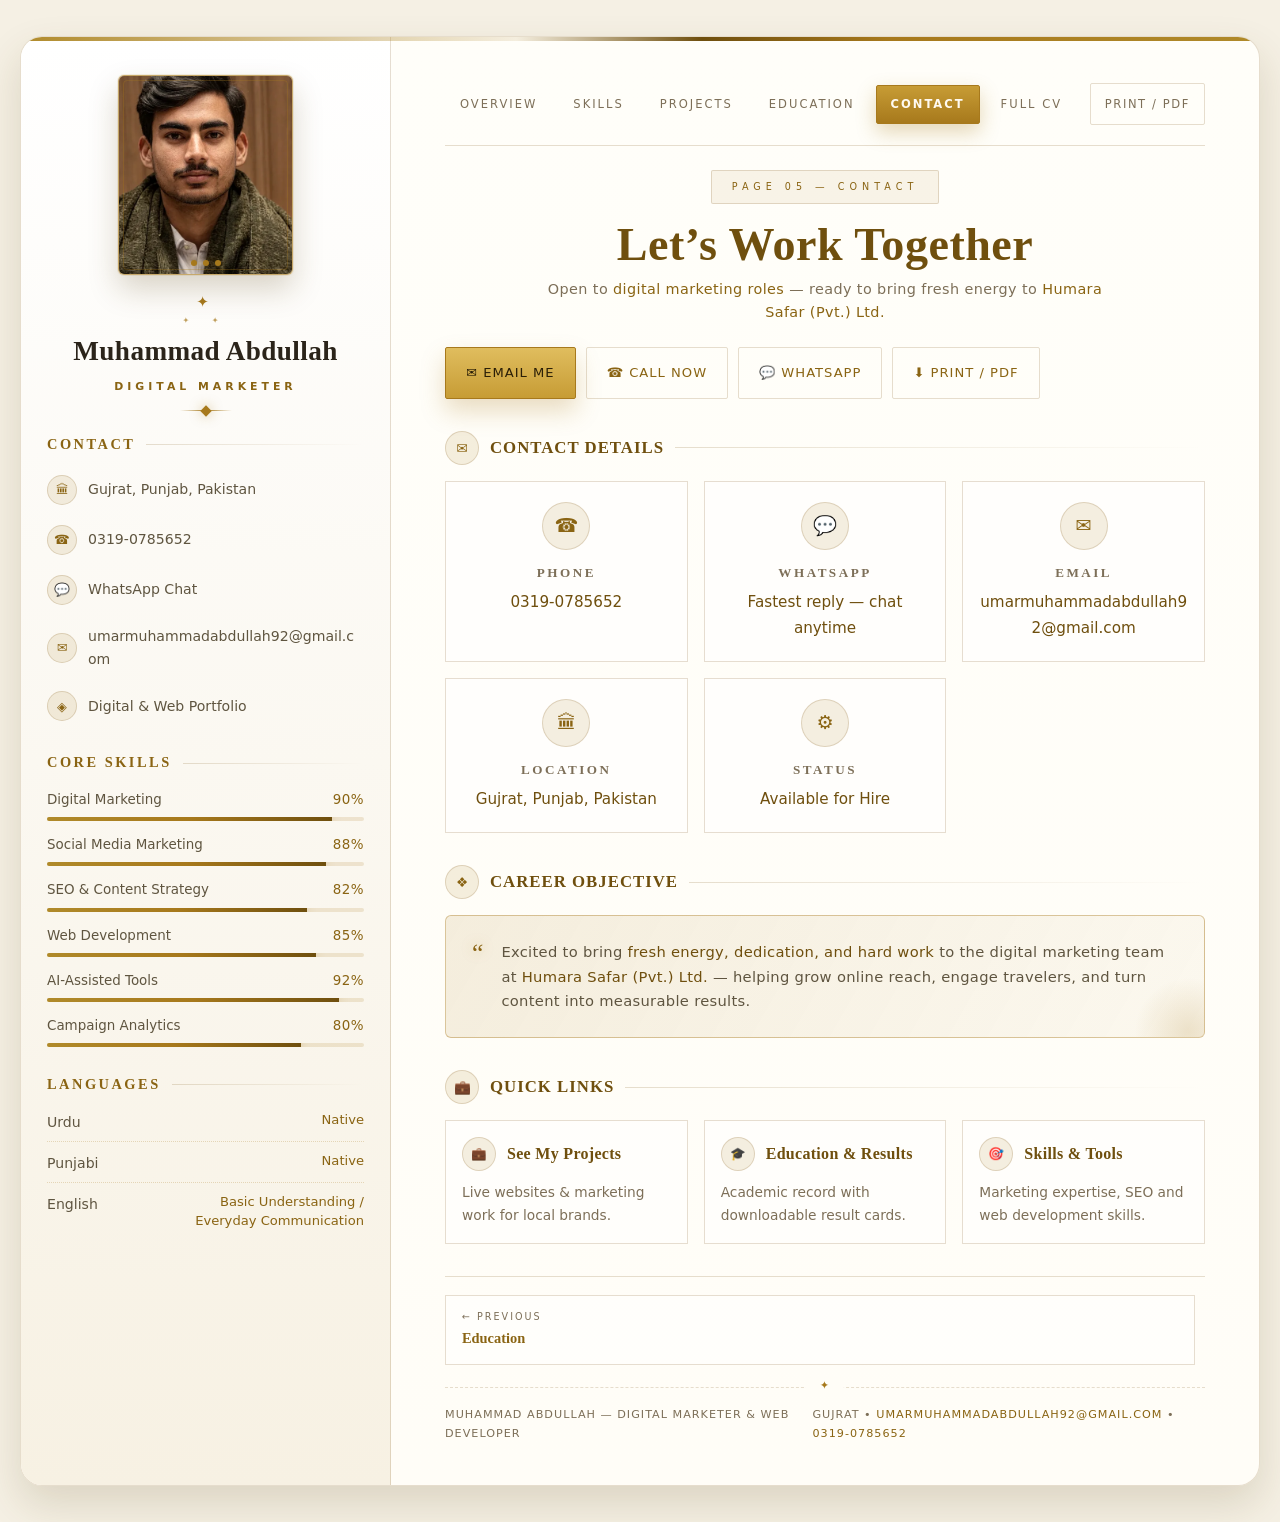
==== contact.html @ 2991315b "first commit" ====
<!DOCTYPE html>
<html lang="en">
<head>
<meta charset="UTF-8">
<meta name="viewport" content="width=device-width, initial-scale=1.0">
<title>Contact — Muhammad Abdullah | Digital Marketer & Web Developer</title>
<meta name="description" content="Professional CV of Muhammad Abdullah — Digital Marketer & Web Developer from Gujrat, Pakistan.">
<link rel="stylesheet" href="styles.css">
</head>
<body>

<div class="scroll-progress" id="scrollProgress"></div>
<button class="to-top" id="toTop" aria-label="Back to top">&#9650;</button>

<div class="mob-bar">
  <a href="tel:03190785652">&#9742; Call</a>
  <a href="https://wa.me/923190785652" target="_blank" rel="noopener">&#128172; WhatsApp</a>
  <a href="mailto:umarmuhammadabdullah92@gmail.com">&#9993; Email</a>
  <button onclick="window.print()">&#11015; CV</button>
</div>

<div class="page">
  <!-- ================= SIDEBAR ================= -->

  <aside>
    <div class="photo-wrap">
      <div class="photo-frame">
        <img src="abdullah-opt.webp" alt="Muhammad Abdullah" width="500" height="500">
        <div class="photo-dot"><span></span><span></span><span></span></div>
      </div>
    </div>

    <div class="ornament">&#10022;</div>
    <div class="side-name"><a href="index.html">Muhammad Abdullah</a></div>
    <div class="side-role">Digital Marketer</div>
    <div class="rule"></div>

    <div class="side-block block-contact">
      <div class="side-title">Contact</div>
      <ul class="contact">
        <li><span class="ic">&#127963;</span><span>Gujrat, Punjab, Pakistan</span></li>
        <li><span class="ic">&#9742;</span><a href="tel:03190785652">0319-0785652</a></li>
        <li><span class="ic">&#128172;</span><a href="https://wa.me/923190785652" target="_blank" rel="noopener">WhatsApp Chat</a></li>
        <li><span class="ic">&#9993;</span><a href="mailto:umarmuhammadabdullah92@gmail.com">umarmuhammadabdullah92@gmail.com</a></li>
        <li><span class="ic">&#9672;</span><span>Digital &amp; Web Portfolio</span></li>
      </ul>
    </div>

    <div class="side-block block-skills">
      <div class="side-title">Core Skills</div>
      <div class="skill">
        <div class="skill-top"><span>Digital Marketing</span><b>90%</b></div>
        <div class="bar"><i data-w="90"></i></div>
      </div>
      <div class="skill">
        <div class="skill-top"><span>Social Media Marketing</span><b>88%</b></div>
        <div class="bar"><i data-w="88"></i></div>
      </div>
      <div class="skill">
        <div class="skill-top"><span>SEO &amp; Content Strategy</span><b>82%</b></div>
        <div class="bar"><i data-w="82"></i></div>
      </div>
      <div class="skill">
        <div class="skill-top"><span>Web Development</span><b>85%</b></div>
        <div class="bar"><i data-w="85"></i></div>
      </div>
      <div class="skill">
        <div class="skill-top"><span>AI-Assisted Tools</span><b>92%</b></div>
        <div class="bar"><i data-w="92"></i></div>
      </div>
      <div class="skill">
        <div class="skill-top"><span>Campaign Analytics</span><b>80%</b></div>
        <div class="bar"><i data-w="80"></i></div>
      </div>
    </div>

    <div class="side-block block-langs">
      <div class="side-title">Languages</div>
      <div class="langs">
        <div class="lang"><span>Urdu</span><b>Native</b></div>
        <div class="lang"><span>Punjabi</span><b>Native</b></div>
        <div class="lang"><span>English</span><b>Basic Understanding / Everyday Communication</b></div>
      </div>
    </div>
  </aside>

  <!-- ================= MAIN ================= -->
  <main>
    <nav class="topnav">
      <a href="index.html">Overview</a>
      <a href="skills.html">Skills</a>
      <a href="projects.html">Projects</a>
      <a href="education.html">Education</a>
      <a href="contact.html" class="active">Contact</a>
      <a href="print-cv.html" title="Full single-page CV for print or PDF">Full CV</a>
      <button class="nav-print" onclick="window.print()">Print / PDF</button>
    </nav>
    
    <header>
      <div class="kicker">Page 05 &mdash; Contact</div>
      <h1>Let&rsquo;s Work Together</h1>
      <p class="headline">Open to <b>digital marketing roles</b> &mdash; ready to bring fresh energy to <b>Humara Safar (Pvt.) Ltd.</b></p>

      <div class="actions">
        <a class="btn primary" href="mailto:umarmuhammadabdullah92@gmail.com">&#9993; Email Me</a>
        <a class="btn ghost" href="tel:03190785652">&#9742; Call Now</a>
        <a class="btn ghost" href="https://wa.me/923190785652" target="_blank" rel="noopener">&#128172; WhatsApp</a>
        <button class="btn ghost" onclick="window.print()">&#11015; Print / PDF</button>
      </div>
    </header>

    <section class="reveal">
      <div class="sec-head">
        <div class="sec-icon">&#9993;</div>
        <h2>Contact Details</h2>
        <div class="sec-line"></div>
      </div>
      <div class="contact-grid">
        <a class="contact-card" href="tel:03190785652">
          <div class="big-ic">&#9742;</div>
          <h4>Phone</h4>
          <p>0319-0785652</p>
        </a>
        <a class="contact-card" href="https://wa.me/923190785652" target="_blank" rel="noopener">
          <div class="big-ic">&#128172;</div>
          <h4>WhatsApp</h4>
          <p>Fastest reply &mdash; chat anytime</p>
        </a>
        <a class="contact-card" href="mailto:umarmuhammadabdullah92@gmail.com">
          <div class="big-ic">&#9993;</div>
          <h4>Email</h4>
          <p>umarmuhammadabdullah92@gmail.com</p>
        </a>
        <div class="contact-card">
          <div class="big-ic">&#127963;</div>
          <h4>Location</h4>
          <p>Gujrat, Punjab, Pakistan</p>
        </div>
        <div class="contact-card">
          <div class="big-ic">&#9881;</div>
          <h4>Status</h4>
          <p>Available for Hire</p>
        </div>
      </div>
    </section>

    <section class="reveal">
      <div class="sec-head">
        <div class="sec-icon">&#10070;</div>
        <h2>Career Objective</h2>
        <div class="sec-line"></div>
      </div>
      <div class="goal">
        <div class="big">&ldquo;</div>
        <p>Excited to bring <b>fresh energy, dedication, and hard work</b> to the digital marketing team at <b>Humara Safar (Pvt.) Ltd.</b> &mdash; helping grow online reach, engage travelers, and turn content into measurable results.</p>
      </div>
    </section>

    <section class="reveal">
      <div class="sec-head">
        <div class="sec-icon">&#128188;</div>
        <h2>Quick Links</h2>
        <div class="sec-line"></div>
      </div>
      <div class="cards">
        <a class="card" href="projects.html" style="text-decoration:none">
          <div class="top"><span class="ic">&#128188;</span><h4>See My Projects</h4></div>
          <p>Live websites &amp; marketing work for local brands.</p>
        </a>
        <a class="card" href="education.html" style="text-decoration:none">
          <div class="top"><span class="ic">&#127891;</span><h4>Education &amp; Results</h4></div>
          <p>Academic record with downloadable result cards.</p>
        </a>
        <a class="card" href="skills.html" style="text-decoration:none">
          <div class="top"><span class="ic">&#127919;</span><h4>Skills &amp; Tools</h4></div>
          <p>Marketing expertise, SEO and web development skills.</p>
        </a>
      </div>
    </section>

    <div class="pagenav">
      <a class="prev" href="education.html"><span class="dir">&larr; Previous</span><span class="name">Education</span></a>
      <span></span>
    </div>
    <footer>
      <div class="f-row">
        <span>Muhammad Abdullah &mdash; Digital Marketer &amp; Web Developer</span>
        <span>Gujrat &bull; <a href="mailto:umarmuhammadabdullah92@gmail.com">umarmuhammadabdullah92@gmail.com</a> &bull; <a href="tel:03190785652">0319-0785652</a></span>
      </div>
    </footer>
  </main>
</div>

<script>
(function(){
  var bar=document.getElementById('scrollProgress');
  function onScroll(){
    var h=document.documentElement;
    var max=h.scrollHeight-h.clientHeight;
    bar.style.width=(max>0?(h.scrollTop||document.body.scrollTop)/max*100:0)+'%';
  }
  document.addEventListener('scroll',onScroll,{passive:true});
  onScroll();

  var toTop=document.getElementById('toTop');
  function onTopScroll(){
    toTop.classList.toggle('show',(window.scrollY||document.body.scrollTop)>500);
  }
  document.addEventListener('scroll',onTopScroll,{passive:true});
  onTopScroll();
  toTop.addEventListener('click',function(){window.scrollTo({top:0,behavior:'smooth'});});

  setTimeout(function(){
    document.querySelectorAll('.bar i[data-w]').forEach(function(el){
      el.style.width=el.getAttribute('data-w')+'%';
    });
  },350);

  var io=new IntersectionObserver(function(es){
    es.forEach(function(e){ if(e.isIntersecting){ e.target.classList.add('in'); io.unobserve(e.target);} });
  },{threshold:.12});
  document.querySelectorAll('.reveal').forEach(function(el){io.observe(el);});
})();
</script>

</body>
</html>
---- styles.css ----
:root{
  --bg:#f5f0e4;
  --paper:#fffdf7;
  --panel:#ffffff;
  --panel-2:#f7f1e3;
  --ink:#2b241a;
  --muted:#7d6f58;
  --gold:#a7791c;
  --gold-2:#8a6413;
  --gold-3:#6f4f0e;
  --gold-soft:rgba(167,121,28,.12);
  --line:rgba(129,93,30,.2);
  --shadow:0 18px 40px rgba(88,66,20,.16);
  --radius:16px;
  --serif:'Playfair Display',Georgia,serif;
  --sans:'Jost',system-ui,-apple-system,'Segoe UI',sans-serif;
}

*{box-sizing:border-box;margin:0;padding:0}
html{scroll-behavior:smooth}
a,button{-webkit-tap-highlight-color:transparent;touch-action:manipulation}
body{
  font-family:var(--sans);
  background:var(--bg);
  color:var(--ink);
  line-height:1.65;
  -webkit-font-smoothing:antialiased;
  padding:14px 8px 88px;
  min-height:100vh;
  overflow-x:hidden;
}

/* sticky quick-contact bar (phones) */
.mob-bar{
  position:fixed;left:0;right:0;bottom:0;z-index:70;
  display:flex;gap:8px;
  padding:10px 12px calc(10px + env(safe-area-inset-bottom,0px));
  background:rgba(250,246,237,.97);
  backdrop-filter:blur(10px);-webkit-backdrop-filter:blur(10px);
  border-top:1px solid var(--line);
  box-shadow:0 -10px 30px rgba(88,66,20,.12);
}
.mob-bar a,.mob-bar button{
  flex:1;display:flex;align-items:center;justify-content:center;gap:6px;
  min-height:46px;padding:0 10px;border-radius:9px;
  font-family:var(--sans);font-size:.76rem;font-weight:600;
  letter-spacing:.8px;text-transform:uppercase;
  text-decoration:none;cursor:pointer;
  border:1px solid rgba(167,121,28,.45);
  background:rgba(167,121,28,.08);color:var(--gold-2);
  transition:.2s;
}
.mob-bar a:first-child{
  color:#2b1f07;
  background:linear-gradient(180deg,#e0bd5e,#c79c35);
  border-color:var(--gold);
  box-shadow:0 10px 22px rgba(167,121,28,.3);
}
.mob-bar a:active,.mob-bar button:active{transform:scale(.97)}

::selection{background:rgba(167,121,28,.28);color:#2b2010}
::-webkit-scrollbar{width:10px}
::-webkit-scrollbar-track{background:#efe8d8}
::-webkit-scrollbar-thumb{
  background:linear-gradient(180deg,#b08a2a,var(--gold));
  border-radius:99px;border:2px solid #efe8d8;
}

.scroll-progress{
  position:fixed;top:0;left:0;height:3px;width:0;
  background:linear-gradient(90deg,#b08a2a,var(--gold-2),var(--gold-3));
  box-shadow:0 0 10px rgba(167,121,28,.5);
  z-index:99;transition:width .1s linear;
}

/* ---------------- MOBILE FIRST: .page single column ---------------- */
.page{
  max-width:100%;
  margin:0 auto;
  display:block;
  background:linear-gradient(180deg, #fffef9, var(--paper));
  border:1px solid var(--line);
  border-radius:14px;
  overflow:hidden;
  box-shadow:var(--shadow);
  position:relative;
}
.page::before{
  content:"";position:absolute;inset:0 0 auto 0;height:4px;
  background:linear-gradient(90deg, #b08a2a, var(--gold-soft) 40%, var(--gold-3) 55%, var(--gold) 70%, #b08a2a);
  z-index:5;
}

/* ---------- MOBILE SIDEBAR (compact) ---------- */
aside{
  background:linear-gradient(180deg, var(--panel) 0%, var(--panel-2) 100%);
  border-bottom:1px solid var(--line);
  padding:26px 18px 22px;
  position:relative;
}

.photo-wrap{width:120px;height:140px;margin:0 auto 16px}
.photo-frame{
  width:100%;height:100%;
  border:1px solid rgba(167,121,28,.55);
  border-radius:6px;
  overflow:hidden;
  position:relative;
  background:linear-gradient(160deg, #f1e7d2, #e9dcbd);
  box-shadow:0 14px 30px rgba(88,66,20,.22), 0 0 0 1px rgba(167,121,28,.1);
}
.photo-frame::before{
  content:"";position:absolute;inset:4px;
  border:1px solid rgba(167,121,28,.3);
  border-radius:4px;pointer-events:none;z-index:2;
}
.photo-frame img{
  width:100%;height:100%;object-fit:cover;object-position:top 12%;
  filter:sepia(.1) contrast(1.01) brightness(1.02);
}
.photo-dot{
  position:absolute;bottom:8px;left:50%;transform:translateX(-50%);
  display:flex;gap:6px;z-index:4;
}
.photo-dot span{
  width:6px;height:6px;border-radius:50%;
  background:var(--gold);
  box-shadow:0 0 8px rgba(167,121,28,.6);
  animation:blink 4.5s ease-in-out infinite;
}
.photo-dot span:nth-child(2){animation-delay:.9s}
.photo-dot span:nth-child(3){animation-delay:1.8s}
@keyframes blink{0%,100%{opacity:.35}45%,60%{opacity:1}}

.ornament{
  text-align:center;color:var(--gold);letter-spacing:6px;
  font-size:.95rem;line-height:1;margin:16px 0 4px;
}
.ornament::after{
  content:"✦ ✦";display:block;font-size:.5rem;letter-spacing:10px;margin-top:7px;opacity:.7;
}
.side-name{
  font-family:var(--serif);
  text-align:center;
  font-size:1.45rem;font-weight:800;
  letter-spacing:.4px;
}
.side-name a{color:var(--ink);text-decoration:none}
.side-role{
  text-align:center;
  color:var(--gold-2);
  font-size:.68rem;font-weight:600;
  text-transform:uppercase;letter-spacing:3.5px;
  margin:4px 0 4px;
}
.rule{
  width:52px;height:1px;margin:12px auto 18px;
  background:linear-gradient(90deg, transparent, var(--gold), transparent);
  position:relative;
}
.rule::after{
  content:"";position:absolute;left:50%;top:-3.5px;
  width:8px;height:8px;transform:translateX(-50%) rotate(45deg);
  background:var(--gold);box-shadow:0 0 12px rgba(167,121,28,.5);
}

.side-block{margin-bottom:22px}
.side-title{
  font-family:var(--serif);
  font-size:.9rem;font-weight:700;
  color:var(--gold-2);
  text-transform:uppercase;letter-spacing:2.5px;
  display:flex;align-items:center;gap:11px;
  margin-bottom:14px;
}
.side-title::after{
  content:"";flex:1;height:1px;
  background:linear-gradient(90deg, var(--line), transparent);
}

.contact li{
  list-style:none;
  display:flex;gap:11px;align-items:center;
  font-size:.88rem;color:#5f5540;
  margin-bottom:12px;
  padding:4px 5px;margin-left:-5px;border-radius:8px;
  transition:.2s;
  word-break:break-word;
}
.contact li:hover{background:var(--gold-soft)}
.contact a{color:inherit;text-decoration:none;transition:.2s}
.contact a:hover{color:var(--gold-2)}
.ic{
  flex:0 0 30px;height:30px;
  border-radius:50%;
  display:grid;place-items:center;
  background:var(--gold-soft);
  border:1px solid var(--line);
  color:var(--gold-2);
  font-size:.8rem;
  transition:.25s;
}
li:hover .ic,.card:hover .ic{box-shadow:0 0 14px rgba(167,121,28,.3);transform:scale(1.08)}

.skill{margin-bottom:13px}
.skill-top{
  display:flex;justify-content:space-between;
  font-size:.84rem;margin-bottom:6px;color:#5f5540;
}
.skill-top b{color:var(--gold-2);font-weight:500;letter-spacing:.5px}
.bar{
  height:4px;border-radius:99px;
  background:rgba(167,121,28,.16);
  overflow:hidden;position:relative;
}
.bar i{
  display:block;height:100%;width:0;
  background:linear-gradient(90deg, #b08a2a, var(--gold), var(--gold-3));
  box-shadow:0 0 10px rgba(167,121,28,.45);
  position:relative;
  transition:width 1.4s cubic-bezier(.22,1,.36,1);
}
.bar i::after{
  content:"";position:absolute;right:-3px;top:-4px;
  width:0;height:0;
  border-left:5px solid transparent;border-right:5px solid transparent;
  border-top:7px solid var(--gold-3);
}

.chips{display:flex;flex-wrap:wrap;gap:8px}
.chip{
  font-size:.72rem;font-weight:400;letter-spacing:.6px;
  padding:5px 11px;border-radius:2px;
  background:rgba(167,121,28,.06);
  border:1px solid var(--line);
  color:#5f5540;
  text-transform:uppercase;
  transition:.2s;
}
.chip:hover{border-color:rgba(167,121,28,.55);color:var(--gold-2);transform:translateY(-2px)}
.chip.hi{
  background:var(--gold-soft);
  border-color:rgba(167,121,28,.45);
  color:#8a6413;
}

.langs{display:flex;flex-direction:column;gap:10px}
.lang{
  display:flex;justify-content:space-between;gap:8px;
  font-size:.88rem;color:#5f5540;
  padding-bottom:7px;
  border-bottom:1px dotted rgba(167,121,28,.25);
}
.lang:last-child{border-bottom:none;padding-bottom:0}
.lang b{
  color:var(--gold-2);font-weight:500;text-align:right;
  white-space:normal;line-height:1.4;
  max-width:60%;font-size:.82rem;
}

/* ---------- MOBILE NAV (scrollable) ---------- */
.topnav{
  display:flex;flex-wrap:nowrap;overflow-x:auto;
  gap:6px;align-items:center;
  -webkit-overflow-scrolling:touch;
  scrollbar-width:none;
  padding:6px 2px 14px;
  border-bottom:1px solid var(--line);
  margin-bottom:24px;
}
.topnav::-webkit-scrollbar{display:none}
.topnav a{
  flex:0 0 auto;
  font-size:.72rem;font-weight:500;letter-spacing:1.6px;
  text-transform:uppercase;text-decoration:none;
  color:var(--muted);
  padding:9px 14px;
  border:1px solid transparent;
  border-radius:2px;
  transition:.25s;
  white-space:nowrap;
}
.topnav a:not(.active):hover{color:var(--gold-2);border-color:var(--line);background:rgba(167,121,28,.07)}
.topnav a.active{
  color:#fffaf0;
  background:linear-gradient(180deg, #c79c35, var(--gold));
  border-color:var(--gold);
  font-weight:600;
  box-shadow:0 8px 20px rgba(167,121,28,.3);
}
.topnav .nav-print{
  flex:0 0 auto;
  cursor:pointer;
  font-family:var(--sans);
  color:var(--muted);
  font-size:.72rem;letter-spacing:1.6px;text-transform:uppercase;
  padding:12px 14px;min-height:42px;background:transparent;border:1px solid var(--line);
  border-radius:2px;transition:.25s;
  white-space:nowrap;
  display:inline-flex;align-items:center;
}
.topnav .nav-print:hover{color:var(--gold-2);background:var(--gold-soft);border-color:rgba(167,121,28,.5)}

/* ---------- MAIN ---------- */
main{padding:26px 16px 30px;position:relative}

header{margin-bottom:26px;text-align:center;position:relative}
.kicker{
  display:inline-block;
  font-size:.6rem;font-weight:500;
  text-transform:uppercase;letter-spacing:3px;
  color:var(--gold-2);
  padding:7px 14px;
  border:1px solid var(--line);
  border-radius:2px;
  background:rgba(167,121,28,.08);
  margin-bottom:16px;
}
h1{
  font-family:var(--serif);
  font-size:clamp(1.7rem, 6vmax, 2.3rem);
  font-weight:800;
  line-height:1.08;
  letter-spacing:.5px;
  margin-bottom:8px;
  color:var(--gold-3);
}
.headline{
  font-size:.9rem;color:var(--muted);
  font-weight:300;letter-spacing:.4px;
  max-width:560px;margin:0 auto;
}
.headline b{color:var(--gold-2);font-weight:500}

.actions{display:flex;gap:10px;flex-wrap:wrap;margin-top:22px}
.actions .btn{flex:1 1 100%;justify-content:center}
.btn{
  display:inline-flex;align-items:center;gap:9px;
  font-size:.82rem;font-weight:500;letter-spacing:1px;
  text-transform:uppercase;
  padding:14px 20px;min-height:48px;text-decoration:none;
  transition:.25s;border-radius:2px;
  cursor:pointer;font-family:var(--sans);
}
.btn.primary{
  color:#2b1f07;
  border:1px solid var(--gold);
  background:linear-gradient(180deg, #e0bd5e, #c79c35);
  box-shadow:0 12px 24px rgba(167,121,28,.25);
}
.btn.primary:hover{transform:translateY(-3px);box-shadow:0 16px 32px rgba(167,121,28,.4)}
.btn.ghost{
  color:var(--gold-2);
  background:transparent;
  border:1px solid var(--line);
}
.btn.ghost:hover{background:var(--gold-soft);border-color:rgba(167,121,28,.5);transform:translateY(-3px)}

section{margin-bottom:28px}
.sec-head{
  display:flex;align-items:center;gap:11px;
  margin-bottom:16px;
}
.sec-icon{
  width:34px;height:34px;border-radius:50%;
  display:grid;place-items:center;font-size:.85rem;
  background:var(--gold-soft);
  border:1px solid var(--line);
  color:var(--gold-2);
  flex:0 0 34px;
}
h2{
  font-family:var(--serif);
  font-size:1.05rem;font-weight:700;
  letter-spacing:1px;
  text-transform:uppercase;
  color:var(--gold-3);
}
.sec-line{flex:1;height:1px;background:linear-gradient(90deg, var(--line), transparent)}

.summary{
  background:linear-gradient(120deg, rgba(167,121,28,.07), rgba(255,255,255,.5));
  border:1px solid var(--line);
  border-left:3px solid var(--gold);
  border-radius:0 10px 10px 0;
  padding:18px 16px;
  font-size:.9rem;font-weight:300;letter-spacing:.3px;
  color:#5f5540;
}
.summary strong{color:var(--gold-3);font-weight:500}

.facts{display:grid;grid-template-columns:1fr;gap:12px}
.fact{
  background:linear-gradient(160deg, rgba(167,121,28,.06), rgba(255,255,255,.4));
  border:1px solid var(--line);
  padding:16px;
  transition:.3s;position:relative;
  overflow:hidden;
}
.fact::before{
  content:"";position:absolute;left:0;top:0;bottom:0;width:2px;
  background:linear-gradient(180deg, var(--gold), transparent);
  opacity:0;transition:.3s;
}
.fact:hover{transform:translateY(-4px);border-color:rgba(167,121,28,.5);background:#fffdf6;box-shadow:0 14px 30px rgba(88,66,20,.12)}
.fact:hover::before{opacity:1}
.fact .k{
  font-size:.66rem;font-weight:600;
  text-transform:uppercase;letter-spacing:2.5px;
  color:var(--gold-2);margin-bottom:8px;
  display:flex;gap:8px;align-items:center;
}
.fact .v{font-size:.89rem;color:#5f5540;font-weight:300}

.timeline{position:relative;padding-left:24px}
.timeline::before{
  content:"";position:absolute;left:6px;top:8px;bottom:8px;width:1px;
  background:linear-gradient(180deg, var(--gold), var(--gold-soft), transparent);
  opacity:.6;
}
.job{position:relative;margin-bottom:24px;transition:.25s}
.job:last-child{margin-bottom:0}
.job::before{
  content:"";position:absolute;left:-24px;top:7px;
  width:13px;height:13px;border-radius:50%;
  background:#fffdf7;
  border:2px solid var(--gold);
  box-shadow:0 0 0 4px rgba(167,121,28,.12), 0 0 12px rgba(167,121,28,.4);
  transition:.25s;
}
.job:hover::before{background:#c79c35;box-shadow:0 0 0 5px rgba(167,121,28,.18), 0 0 18px rgba(167,121,28,.6)}
.job-head{display:flex;align-items:center;gap:12px;margin-bottom:3px}
.job-head h3{margin-bottom:0}
.proj-logo{
  width:44px;height:44px;flex:0 0 44px;
  object-fit:contain;border-radius:50%;
  background:#fff;
  border:1px solid rgba(167,121,28,.55);
  padding:3px;
  box-shadow:0 6px 16px rgba(88,66,20,.18);
}
.card .top .proj-logo{width:34px;height:34px;flex:0 0 34px;border-radius:50%;padding:2px}
.job h3{
  font-family:var(--serif);
  font-size:1.05rem;font-weight:700;color:var(--gold-3);
  letter-spacing:.3px;margin-bottom:3px;
  transition:.2s;
}
.job:hover h3{color:var(--gold-2)}
.job .meta{
  display:flex;flex-wrap:wrap;gap:8px;align-items:center;
  font-size:.76rem;color:var(--muted);
  letter-spacing:1px;text-transform:uppercase;
  margin-bottom:10px;
}
.tag{
  font-size:.66rem;font-weight:600;
  padding:3px 10px;border-radius:2px;
  background:var(--gold-soft);
  border:1px solid rgba(167,121,28,.4);
  color:#8a6413;
  text-transform:uppercase;letter-spacing:2px;
}
.job ul{padding-left:18px;color:#5f5540;font-size:.9rem;font-weight:300}
.job li{margin-bottom:6px}
.job li::marker{color:var(--gold)}

.proj-link{
  color:var(--gold-2);text-decoration:none;
  border-bottom:1px solid rgba(167,121,28,.35);
  text-transform:none;letter-spacing:.5px;
  transition:.2s;
  word-break:break-all;overflow-wrap:anywhere;
}
.proj-link:hover{color:var(--gold-3);border-color:var(--gold)}
.proj-social{
  display:flex;gap:10px;align-items:center;flex-wrap:wrap;
  font-size:.8rem;letter-spacing:.8px;
  color:var(--muted);margin:-4px 0 12px;
}
.proj-social a{
  color:var(--gold-2);text-decoration:none;
  border-bottom:1px dotted rgba(167,121,28,.5);
  transition:.2s;
}
.proj-social a:hover{color:var(--gold-3);border-color:var(--gold)}
.tag.current{
  background:rgba(52,211,153,.12);
  border-color:rgba(16,150,105,.4);
  color:#0f8a61;
}

.cards{display:grid;grid-template-columns:1fr;gap:12px}
.card{
  background:rgba(255,255,255,.6);
  border:1px solid var(--line);
  padding:16px;
  transition:.3s;
  position:relative;overflow:hidden;
  color:inherit;
}
.card::before{
  content:"";position:absolute;left:0;top:0;width:0;height:2px;
  background:linear-gradient(90deg, var(--gold-2), transparent);
  transition:.4s;
}
.card:hover{transform:translateY(-5px);border-color:rgba(167,121,28,.5);background:#fffdf6;box-shadow:0 16px 34px rgba(88,66,20,.14)}
.card:hover::before{width:100%}
.card .top{display:flex;align-items:center;gap:11px;margin-bottom:10px}
.card .top .ic{width:34px;height:34px;flex-basis:34px;font-size:.78rem}
.card h4{font-family:var(--serif);font-size:1rem;font-weight:700;color:var(--gold-3);letter-spacing:.3px}
.card p{font-size:.86rem;color:var(--muted);font-weight:300}
.card .status{
  display:inline-block;margin-top:11px;
  font-size:.66rem;font-weight:600;letter-spacing:2px;
  text-transform:uppercase;color:var(--gold-2);
  background:var(--gold-soft);
  border:1px solid rgba(167,121,28,.4);
  padding:5px 12px;border-radius:2px;
}

.goal{
  background:linear-gradient(120deg, rgba(167,121,28,.12), rgba(167,121,28,.04));
  border:1px solid rgba(167,121,28,.4);
  padding:20px 16px;
  display:flex;flex-direction:column;gap:10px;align-items:flex-start;
  border-radius:6px;
  position:relative;overflow:hidden;
}
.goal::before{
  content:"";position:absolute;width:110px;height:110px;right:-40px;bottom:-50px;
  background:radial-gradient(circle, rgba(167,121,28,.18), transparent 70%);
}
.goal .big{
  font-family:var(--serif);
  font-size:1.4rem;line-height:1;
  color:var(--gold-2);
  text-shadow:0 0 14px rgba(167,121,28,.4);
}
.goal p{font-size:.92rem;font-weight:300;color:#5f5540;letter-spacing:.3px;position:relative}
.goal p b{color:var(--gold-3);font-weight:500}

.edu-list{display:flex;flex-direction:column;gap:12px}
.edu{
  display:flex;flex-direction:column;gap:10px;
  background:rgba(255,255,255,.6);
  border:1px solid var(--line);
  padding:16px;
  transition:.3s;position:relative;overflow:hidden;
}
.edu::before{
  content:"";position:absolute;left:0;top:0;bottom:0;width:2px;
  background:linear-gradient(180deg, var(--gold), transparent);
  opacity:0;transition:.3s;
}
.edu:hover{transform:translateY(-4px);border-color:rgba(167,121,28,.5);background:#fffdf6;box-shadow:0 14px 30px rgba(88,66,20,.12)}
.edu:hover::before{opacity:1}
.edu h3{
  font-family:var(--serif);
  font-size:1rem;font-weight:700;color:var(--gold-3);
  letter-spacing:.3px;margin-bottom:4px;
}
.edu-school{font-size:.84rem;color:var(--muted);font-weight:300;letter-spacing:.4px}
.edu-side{
  display:flex;flex-direction:row;align-items:center;gap:10px;flex-wrap:wrap;
  flex-shrink:0;text-align:left;
}
.edu-year{font-size:.68rem;letter-spacing:1.5px;text-transform:uppercase;color:var(--muted)}
.tag.pending{
  background:rgba(251,191,36,.14);
  border-color:rgba(201,145,0,.4);
  color:#8a6406;
}
.edu-links{display:flex;gap:12px;flex-wrap:wrap;margin-top:8px}
.edu-link{
  font-size:.74rem;font-weight:500;letter-spacing:1.2px;
  text-transform:uppercase;text-decoration:none;
  color:var(--gold-2);
  border-bottom:1px solid rgba(167,121,28,.4);
  padding-bottom:2px;
  display:inline-block;margin-top:8px;
  transition:.2s;
}
.edu-links .edu-link{margin-top:0}
.edu-link:hover{color:var(--gold-3);border-color:var(--gold);letter-spacing:1.6px}

/* ---------- CONTACT PAGE ---------- */
.contact-grid{display:grid;grid-template-columns:1fr;gap:12px}
.contact-card{
  background:rgba(255,255,255,.6);
  border:1px solid var(--line);
  padding:20px 16px;
  text-align:center;
  transition:.3s;
  text-decoration:none;
  display:block;
  position:relative;overflow:hidden;
}
.contact-card:hover{transform:translateY(-5px);border-color:rgba(167,121,28,.5);background:#fffdf6;box-shadow:0 16px 34px rgba(88,66,20,.14)}
.contact-card .big-ic{
  width:48px;height:48px;margin:0 auto 12px;
  border-radius:50%;
  display:grid;place-items:center;
  background:var(--gold-soft);
  border:1px solid var(--line);
  color:var(--gold-2);
  font-size:1.2rem;
  transition:.3s;
}
.contact-card:hover .big-ic{transform:scale(1.1) rotate(6deg);box-shadow:0 0 20px rgba(167,121,28,.35)}
.contact-card h4{
  font-family:var(--serif);
  font-size:.82rem;font-weight:700;
  text-transform:uppercase;letter-spacing:2.5px;
  color:var(--muted);margin-bottom:7px;
}
.contact-card p{font-size:.95rem;color:var(--gold-3);font-weight:500;word-break:break-word}

/* ---------- PAGE NAV ---------- */
.pagenav{
  display:flex;justify-content:space-between;gap:10px;
  margin-top:4px;
  padding-top:18px;
  border-top:1px solid var(--line);
}
.pagenav a{
  display:flex;flex-direction:column;gap:3px;
  text-decoration:none;
  padding:12px;
  border:1px solid var(--line);
  background:rgba(255,255,255,.4);
  transition:.25s;
  min-width:0;flex:1;
}
.pagenav a:hover{border-color:rgba(167,121,28,.5);background:#fffdf6;transform:translateY(-3px)}
.pagenav a.next{text-align:right;align-items:flex-end}
.pagenav a.prev:hover{transform:translate(-3px,-3px)}
.pagenav a.next:hover{transform:translate(3px,-3px)}
.pagenav .dir{font-size:.6rem;letter-spacing:2px;text-transform:uppercase;color:var(--muted)}
.pagenav .name{font-family:var(--serif);font-size:.9rem;font-weight:700;color:var(--gold-2)}

footer{
  margin-top:22px;padding-top:18px;
  border-top:1px dashed var(--line);
  text-align:center;
  font-size:.7rem;color:var(--muted);letter-spacing:1px;text-transform:uppercase;
  position:relative;
}
footer::before{
  content:"✦";position:absolute;top:-11px;left:50%;transform:translateX(-50%);
  background:var(--paper);
  padding:0 14px;color:var(--gold);
}
footer .f-row{
  display:flex;flex-direction:column;gap:6px;
  text-align:center;
}
footer a{color:var(--gold-2);text-decoration:none;transition:.2s}
footer a:hover{color:var(--gold-3)}

/* ---------- BACK TO TOP ---------- */
.to-top{
  position:fixed;bottom:18px;right:18px;
  width:46px;height:46px;border-radius:50%;
  border:1px solid var(--gold);
  background:linear-gradient(180deg, #e0bd5e, #c79c35);
  color:#2b1f07;font-size:1rem;cursor:pointer;
  opacity:0;visibility:hidden;transform:translateY(14px);
  transition:.3s;z-index:60;
  box-shadow:0 12px 28px rgba(167,121,28,.3);
  font-family:var(--sans);
}
.to-top.show{opacity:1;visibility:visible;transform:none}
.to-top:hover{transform:translateY(-4px);box-shadow:0 18px 40px rgba(167,121,28,.45)}

/* ================= PROGRESSIVE ENHANCEMENT ================= */

/* ---- tablets ---- */
@media(min-width:640px){
  body{padding:24px 14px}
  .actions{flex-wrap:wrap}
  .actions .btn{flex:0 0 auto}
  .facts,.cards,.contact-grid{grid-template-columns:repeat(auto-fit,minmax(210px,1fr));gap:14px}
  .edu{flex-direction:row;justify-content:space-between;gap:16px;padding:18px 20px}
  .edu-side{flex-direction:column;align-items:flex-end;text-align:right}
  .goal{flex-direction:row;gap:18px;align-items:flex-start;padding:24px 26px}
  .goal .big{font-size:1.6rem}
  .summary{padding:20px 22px}
  .pagenav a{padding:13px 16px}
  footer .f-row{flex-direction:row;text-align:left}
}

/* ---- laptops: two-column layout ---- */
@media(min-width:900px){
  body{padding:30px 18px}
  .page{
    display:grid;
    grid-template-columns:340px minmax(0,1fr);
    border-radius:22px;
    max-width:1100px;
  }
  aside{
    border-bottom:none;
    border-right:1px solid var(--line);
    padding:38px 26px 32px;
  }
  .photo-wrap{width:160px;height:185px;margin:0 auto 20px}
  .side-name{font-size:1.55rem}
  .side-role{letter-spacing:4px}
  .rule{margin:14px auto 22px}
  .side-block{margin-bottom:26px}
  main{padding:38px 40px 38px}
  header{margin-bottom:32px}
  h1{font-size:clamp(2rem, 4vw, 2.7rem)}
  .topnav{flex-wrap:wrap;overflow-x:visible;padding:0 0 20px;gap:6px;border-bottom:1px solid var(--line)}
  .topnav a{letter-spacing:2px}
  .topnav .nav-print{margin-left:auto}
  body{padding-bottom:30px}
  .mob-bar{display:none}
  section{margin-bottom:32px}
  .cards{grid-template-columns:repeat(auto-fit,minmax(230px,1fr));gap:16px}
  .facts{grid-template-columns:repeat(auto-fit,minmax(200px,1fr));gap:14px}
  .contact-grid{grid-template-columns:repeat(auto-fit,minmax(210px,1fr));gap:16px}
  .footer .f-row{gap:12px}
}

/* ---- large laptops ---- */
@media(min-width:1200px){
  body{padding:36px 20px}
  .page{max-width:1280px;grid-template-columns:370px minmax(0,1fr)}
  .photo-wrap{width:175px;height:200px}
  .side-name{font-size:1.7rem}
  main{padding:46px 54px 42px}
  .kicker{padding:8px 20px;letter-spacing:5px}
  h1{font-size:clamp(2.2rem, 3.6vw, 3rem)}
}

/* ---- ultrawide ---- */
@media(min-width:1600px){
  body{padding:44px 26px}
  .page{max-width:1400px}
  .photo-wrap{width:185px;height:212px}
  main{padding:52px 64px 46px}
}

/* ---- reduced motion ---- */
@media (prefers-reduced-motion: reduce){
  *,*::before,*::after{transition-duration:.01ms !important;animation-duration:.01ms !important}
}

/* ---- print ---- */
@media print{
  body{background:#fff;color:#222;padding:0}
  body::before,body::after,.scroll-progress{display:none}
  .page{box-shadow:none;border:1px solid #c9a227;border-radius:0;display:grid;grid-template-columns:300px 1fr;max-width:100%}
  .btn,.topnav,.pagenav,.to-top,.mob-bar{display:none}
  aside{background:#f7f3e8}
@font-face {
  font-family: 'Playfair Display';
  font-style: normal;
  font-weight: 500 800;
  font-display: swap;
  src: url('fonts/playfair-latin.woff2') format('woff2');
}
@font-face {
  font-family: 'Playfair Display';
  font-style: italic;
  font-weight: 500;
  font-display: swap;
  src: url('fonts/playfair-italic-500.woff2') format('woff2');
}
@font-face {
  font-family: 'Jost';
  font-style: normal;
  font-weight: 300 600;
  font-display: swap;
  src: url('fonts/jost-latin.woff2') format('woff2');
}
:root{
    --text:#22201a;--muted:#6f664f;
    --line:rgba(129,93,30,.3);--panel:#f7f1e2;--panel-2:#f1e9d4;
    --gold:#a8851f;--gold-2:#8a6d1f;--gold-3:#6f5813;
  }
  h1,.side-name,.job h3,.card h4,h2{color:#1c1810}
  .photo-wrap{width:150px;height:175px}
  .card,.fact,.summary,.goal,.edu{break-inside:avoid}
}

/* ================= EXTRA MOBILE COMPRESSION ================= */
@media(max-width:900px){

  .page{border-radius:12px}

  /* professional compact header card */
  aside{
    display:grid;
    grid-template-columns:92px 1fr;
    column-gap:14px;row-gap:4px;
    padding:18px 16px;
    border-bottom:1px solid var(--line);
  }
  .ornament{display:none}
  .photo-wrap{grid-column:1;grid-row:1 / span 5;width:92px;height:112px;margin:0;
    box-shadow:0 10px 24px rgba(88,66,20,.2);border-radius:8px;overflow:hidden}
  .photo-frame{border-radius:8px}
  .photo-frame::before{inset:3px;display:none}
  .photo-dot{display:none}
  .side-name{grid-column:2;grid-row:1;text-align:left;font-size:1.3rem;letter-spacing:.2px;line-height:1.1;margin-top:6px}
  .side-role{grid-column:2;grid-row:2;text-align:left;font-size:.6rem;letter-spacing:2.6px;margin:2px 0 0}
  .rule{grid-column:2;grid-row:3;width:44px;margin:6px 0 0}
  .rule::after{display:none}

  /* contact: one clean tight list under header */
  .block-contact{grid-column:1 / -1;margin:14px 0 4px;padding-top:12px;border-top:1px solid var(--line)}
  .block-contact .side-title{display:none}
  .contact{display:flex;flex-wrap:wrap;gap:2px 0}
  .contact li{font-size:.84rem;margin:0;padding:3px 0;width:100%;align-items:center}
  .ic{flex-basis:24px;width:24px;height:24px;font-size:.7rem}

  /* skill bars: declutter phones (shown on Skills page + desktop) */
  .block-skills{display:none}

  /* languages: single muted line */
  .block-langs{grid-column:1 / -1;margin:8px 0 0}
  .block-langs .side-title{display:none}
  .langs{flex-direction:row;flex-wrap:wrap;gap:4px 14px}
  .lang{border:none;padding:0;font-size:.8rem;color:#7d6f58;justify-content:flex-start;gap:6px}
  .lang b{max-width:none;font-size:.8rem}
  .lang:not(:last-child)::after{content:"·";margin-left:8px;color:var(--gold);opacity:.6}

  /* roomy, clear main content */
  main{padding:24px 16px 26px}
  section{margin-bottom:26px}
  h1{font-size:clamp(1.7rem, 6vmax, 2.2rem)}
  .kicker{letter-spacing:2.6px}
}
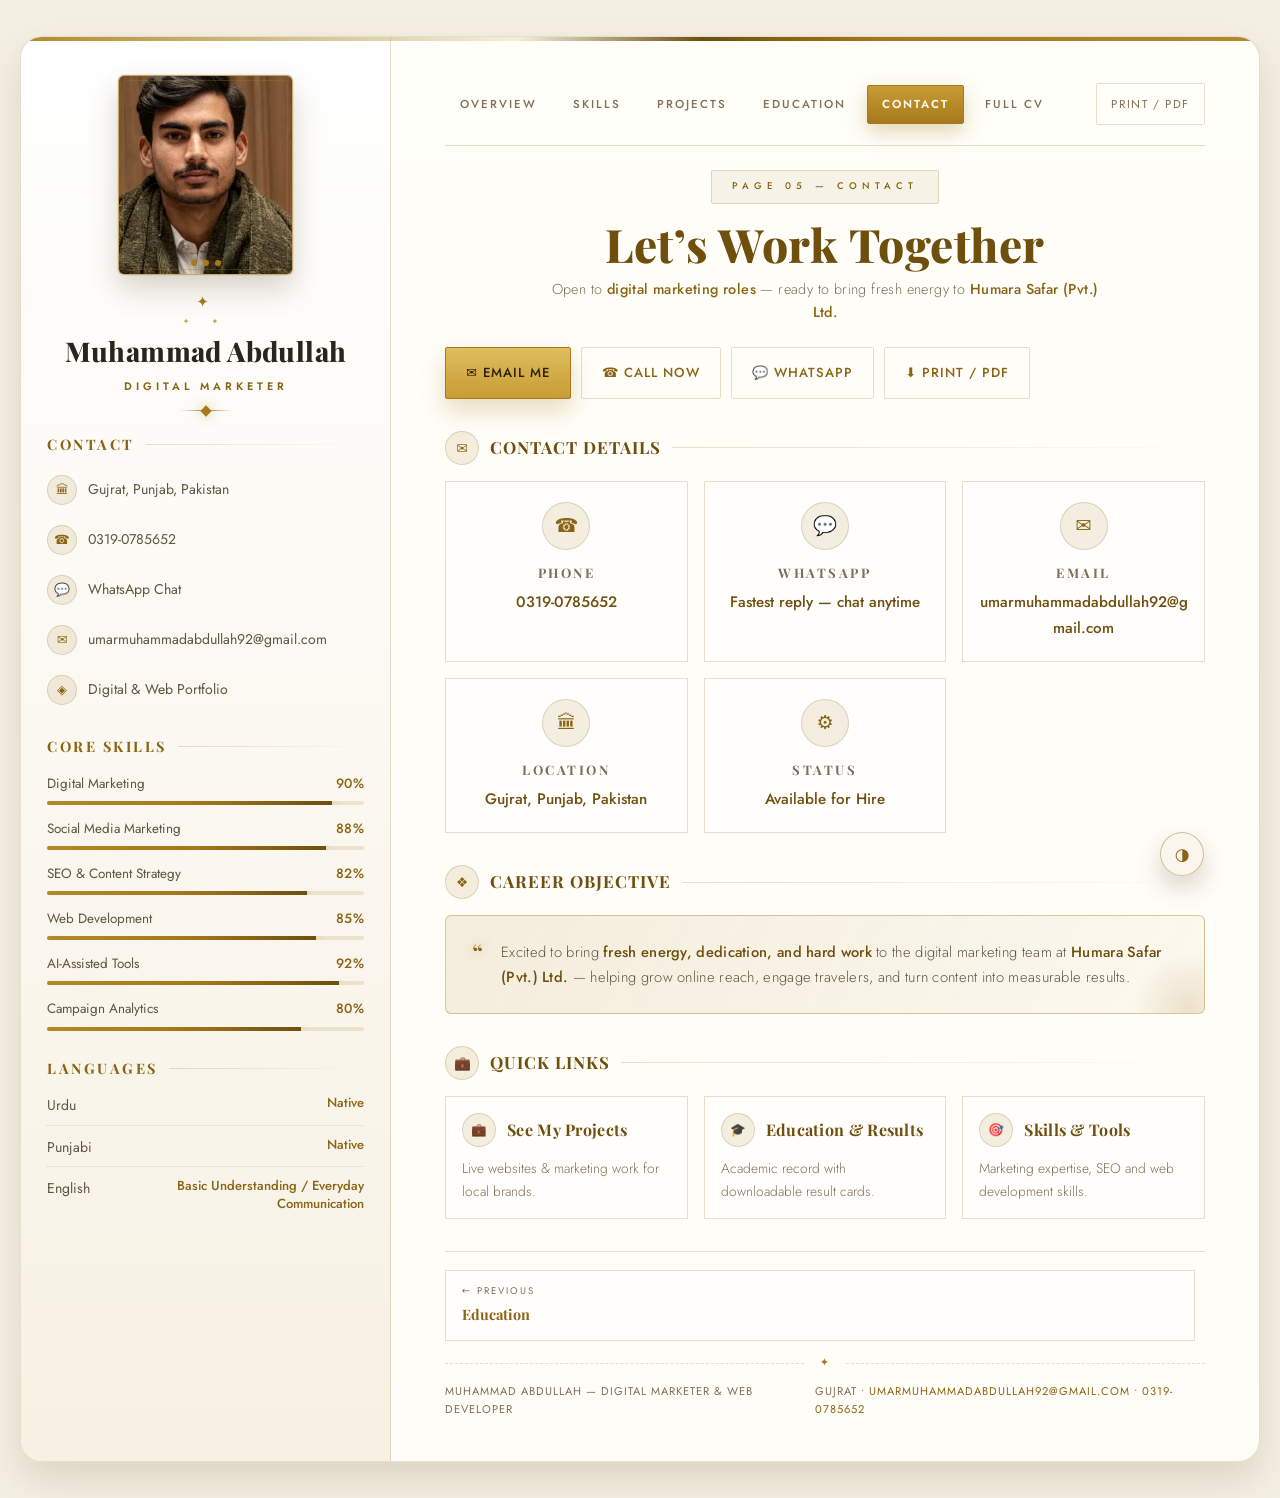
==== commit a357c28f: "feat: dark mode, PWA (manifest+offline SW), mobile UX, fix fonts on screen" ====
--- a/contact.html
+++ b/contact.html
@@ -4,10 +4,923 @@
 <meta charset="UTF-8">
 <meta name="viewport" content="width=device-width, initial-scale=1.0">
 <title>Contact — Muhammad Abdullah | Digital Marketer & Web Developer</title>
+<meta name="color-scheme" content="light dark">
+<meta name="theme-color" content="#a7791c">
+<link rel="manifest" href="manifest.webmanifest">
+<link rel="apple-touch-icon" href="icon-180.png">
+<script>try{var s=localStorage.getItem('cv-theme');if(!s&&window.matchMedia&&matchMedia('(prefers-color-scheme: dark)').matches)s='dark';if(s==='dark')document.documentElement.setAttribute('data-theme','dark')}catch(e){}</script>
 <meta name="description" content="Professional CV of Muhammad Abdullah — Digital Marketer & Web Developer from Gujrat, Pakistan.">
-<link rel="stylesheet" href="styles.css">
+<link rel="preload" href="abdullah-opt.webp" as="image" fetchpriority="high">
+<link rel="preload" href="fonts/jost-latin.woff2" as="font" type="font/woff2" crossorigin>
+<link rel="preload" href="fonts/playfair-latin.woff2" as="font" type="font/woff2" crossorigin>
+<style>
+@font-face {
+  font-family: 'Playfair Display';
+  font-style: normal;
+  font-weight: 500 800;
+  font-display: swap;
+  src: url('fonts/playfair-latin.woff2') format('woff2');
+}
+@font-face {
+  font-family: 'Playfair Display';
+  font-style: italic;
+  font-weight: 500;
+  font-display: swap;
+  src: url('fonts/playfair-italic-500.woff2') format('woff2');
+}
+@font-face {
+  font-family: 'Jost';
+  font-style: normal;
+  font-weight: 300 600;
+  font-display: swap;
+  src: url('fonts/jost-latin.woff2') format('woff2');
+}
+:root{
+  color-scheme: light;
+  --bg:#f5f0e4;
+  --paper:#fffdf7;
+  --panel:#ffffff;
+  --panel-2:#f7f1e3;
+  --ink:#2b241a;
+  --muted:#7d6f58;
+  --gold:#a7791c;
+  --gold-2:#8a6413;
+  --gold-3:#6f4f0e;
+  --gold-soft:rgba(167,121,28,.12);
+  --line:rgba(129,93,30,.2);
+  --shadow:0 18px 40px rgba(88,66,20,.16);
+  --radius:16px;
+  --serif:'Playfair Display',Georgia,serif;
+  --sans:'Jost',system-ui,-apple-system,'Segoe UI',sans-serif;
+}
+
+/* ---------- DARK MODE ---------- */
+[data-theme=dark]{
+  color-scheme: dark;
+  --bg:#11100c;
+  --paper:#1a1812;
+  --panel:#211c14;
+  --panel-2:#191610;
+  --ink:#efe7d6;
+  --muted:#a89c82;
+  --gold:#c79c35;
+  --gold-2:#e0bb4f;
+  --gold-3:#eacd77;
+  --gold-soft:rgba(199,156,53,.13);
+  --line:rgba(199,156,53,.22);
+  --shadow:0 24px 50px rgba(0,0,0,.5);
+}
+[data-theme=dark] .page{background:linear-gradient(180deg,#1c1912,var(--paper))}
+[data-theme=dark] aside{background:linear-gradient(180deg,var(--panel),var(--panel-2))}
+[data-theme=dark] .summary{background:linear-gradient(120deg,rgba(199,156,53,.1),rgba(255,255,255,.02));color:#d3c7ae}
+[data-theme=dark] .summary strong{color:var(--gold-3)}
+[data-theme=dark] .card,[data-theme=dark] .edu,[data-theme=dark] .contact-card,[data-theme=dark] .pagenav a{background:rgba(255,255,255,.04)}
+[data-theme=dark] .card:hover,[data-theme=dark] .edu:hover,[data-theme=dark] .contact-card:hover,[data-theme=dark] .pagenav a:hover{background:rgba(255,255,255,.07)}
+[data-theme=dark] .fact{background:linear-gradient(160deg,rgba(199,156,53,.09),rgba(255,255,255,.02))}
+[data-theme=dark] .fact:hover{background:rgba(255,255,255,.05)}
+[data-theme=dark] .goal{background:linear-gradient(120deg,rgba(199,156,53,.18),rgba(199,156,53,.05))}
+[data-theme=dark] .goal p{color:#d3c7ae}
+[data-theme=dark] .contact li,[data-theme=dark] .skill-top,[data-theme=dark] .fact .v,[data-theme=dark] .job ul,[data-theme=dark] .lang,[data-theme=dark] .goal p{color:#c9bda4}
+[data-theme=dark] .photo-frame{background:linear-gradient(160deg,#2a241a,#1e1912)}
+[data-theme=dark] .mob-bar{background:rgba(24,21,15,.95)}
+[data-theme=dark] .contact li:hover,[data-theme=dark] .topnav a:not(.active):hover{background:rgba(199,156,53,.14)}
+[data-theme=dark] .btn.ghost{color:var(--gold-2)}
+[data-theme=dark] .to-top{background:linear-gradient(180deg,#c79c35,#a7791c);color:#1c1710}
+[data-theme=dark] .edu-link:hover,[data-theme=dark] .proj-link:hover,[data-theme=dark] footer a:hover{color:var(--gold-2)}
+[data-theme=dark] .job::before{background:var(--paper);border-color:var(--gold)}
+[data-theme=dark] .photo-dot span{background:var(--gold)}
+[data-theme=dark] .proj-logo{background:#fff}
+
+/* ---------- THEME TOGGLE ---------- */
+.theme-btn{
+  position:fixed;right:18px;bottom:78px;z-index:60;
+  width:44px;height:44px;border-radius:50%;
+  border:1px solid rgba(167,121,28,.45);
+  background:rgba(250,246,237,.9);
+  color:#8a6413;font-size:1.05rem;line-height:1;cursor:pointer;
+  display:grid;place-items:center;
+  box-shadow:0 12px 26px rgba(88,66,20,.22);
+  backdrop-filter:blur(8px);-webkit-backdrop-filter:blur(8px);
+  transition:.25s;font-family:var(--sans);
+}
+.theme-btn:hover{transform:translateY(-3px);box-shadow:0 16px 34px rgba(88,66,20,.32)}
+[data-theme=dark] .theme-btn{background:rgba(33,28,20,.95);color:#e0bb4f;border-color:rgba(224,187,79,.4)}
+
+*{box-sizing:border-box;margin:0;padding:0}
+html{scroll-behavior:smooth}
+a,button{-webkit-tap-highlight-color:transparent;touch-action:manipulation}
+body{
+  font-family:var(--sans);
+  background:var(--bg);
+  color:var(--ink);
+  line-height:1.65;
+  -webkit-font-smoothing:antialiased;
+  padding:14px 8px 88px;
+  min-height:100vh;
+  overflow-x:hidden;
+}
+
+/* sticky quick-contact bar (phones) */
+.mob-bar{
+  position:fixed;left:0;right:0;bottom:0;z-index:70;
+  display:flex;gap:8px;
+  padding:10px 12px calc(10px + env(safe-area-inset-bottom,0px));
+  background:rgba(250,246,237,.97);
+  backdrop-filter:blur(10px);-webkit-backdrop-filter:blur(10px);
+  border-top:1px solid var(--line);
+  box-shadow:0 -10px 30px rgba(88,66,20,.12);
+}
+.mob-bar a,.mob-bar button{
+  flex:1;display:flex;align-items:center;justify-content:center;gap:6px;
+  min-height:46px;padding:0 10px;border-radius:9px;
+  font-family:var(--sans);font-size:.76rem;font-weight:600;
+  letter-spacing:.8px;text-transform:uppercase;
+  text-decoration:none;cursor:pointer;
+  border:1px solid rgba(167,121,28,.45);
+  background:rgba(167,121,28,.08);color:var(--gold-2);
+  transition:.2s;
+}
+.mob-bar a:first-child{
+  color:#2b1f07;
+  background:linear-gradient(180deg,#e0bd5e,#c79c35);
+  border-color:var(--gold);
+  box-shadow:0 10px 22px rgba(167,121,28,.3);
+}
+.mob-bar a:active,.mob-bar button:active{transform:scale(.97)}
+
+::selection{background:rgba(167,121,28,.28);color:#2b2010}
+::-webkit-scrollbar{width:10px}
+::-webkit-scrollbar-track{background:#efe8d8}
+::-webkit-scrollbar-thumb{
+  background:linear-gradient(180deg,#b08a2a,var(--gold));
+  border-radius:99px;border:2px solid #efe8d8;
+}
+
+.scroll-progress{
+  position:fixed;top:0;left:0;height:3px;width:0;
+  background:linear-gradient(90deg,#b08a2a,var(--gold-2),var(--gold-3));
+  box-shadow:0 0 10px rgba(167,121,28,.5);
+  z-index:99;transition:width .1s linear;
+}
+
+/* ---------------- MOBILE FIRST: .page single column ---------------- */
+.page{
+  max-width:100%;
+  margin:0 auto;
+  display:block;
+  background:linear-gradient(180deg, #fffef9, var(--paper));
+  border:1px solid var(--line);
+  border-radius:14px;
+  overflow:hidden;
+  box-shadow:var(--shadow);
+  position:relative;
+}
+.page::before{
+  content:"";position:absolute;inset:0 0 auto 0;height:4px;
+  background:linear-gradient(90deg, #b08a2a, var(--gold-soft) 40%, var(--gold-3) 55%, var(--gold) 70%, #b08a2a);
+  z-index:5;
+}
+
+/* ---------- MOBILE SIDEBAR (compact) ---------- */
+aside{
+  background:linear-gradient(180deg, var(--panel) 0%, var(--panel-2) 100%);
+  border-bottom:1px solid var(--line);
+  padding:26px 18px 22px;
+  position:relative;
+}
+
+.photo-wrap{width:120px;height:140px;margin:0 auto 16px}
+.photo-frame{
+  width:100%;height:100%;
+  border:1px solid rgba(167,121,28,.55);
+  border-radius:6px;
+  overflow:hidden;
+  position:relative;
+  background:linear-gradient(160deg, #f1e7d2, #e9dcbd);
+  box-shadow:0 14px 30px rgba(88,66,20,.22), 0 0 0 1px rgba(167,121,28,.1);
+}
+.photo-frame::before{
+  content:"";position:absolute;inset:4px;
+  border:1px solid rgba(167,121,28,.3);
+  border-radius:4px;pointer-events:none;z-index:2;
+}
+.photo-frame img{
+  width:100%;height:100%;object-fit:cover;object-position:top 12%;
+  filter:sepia(.1) contrast(1.01) brightness(1.02);
+}
+.photo-dot{
+  position:absolute;bottom:8px;left:50%;transform:translateX(-50%);
+  display:flex;gap:6px;z-index:4;
+}
+.photo-dot span{
+  width:6px;height:6px;border-radius:50%;
+  background:var(--gold);
+  box-shadow:0 0 8px rgba(167,121,28,.6);
+  animation:blink 4.5s ease-in-out infinite;
+}
+.photo-dot span:nth-child(2){animation-delay:.9s}
+.photo-dot span:nth-child(3){animation-delay:1.8s}
+@keyframes blink{0%,100%{opacity:.35}45%,60%{opacity:1}}
+
+.ornament{
+  text-align:center;color:var(--gold);letter-spacing:6px;
+  font-size:.95rem;line-height:1;margin:16px 0 4px;
+}
+.ornament::after{
+  content:"✦ ✦";display:block;font-size:.5rem;letter-spacing:10px;margin-top:7px;opacity:.7;
+}
+.side-name{
+  font-family:var(--serif);
+  text-align:center;
+  font-size:1.45rem;font-weight:800;
+  letter-spacing:.4px;
+}
+.side-name a{color:var(--ink);text-decoration:none}
+.side-role{
+  text-align:center;
+  color:var(--gold-2);
+  font-size:.68rem;font-weight:600;
+  text-transform:uppercase;letter-spacing:3.5px;
+  margin:4px 0 4px;
+}
+.rule{
+  width:52px;height:1px;margin:12px auto 18px;
+  background:linear-gradient(90deg, transparent, var(--gold), transparent);
+  position:relative;
+}
+.rule::after{
+  content:"";position:absolute;left:50%;top:-3.5px;
+  width:8px;height:8px;transform:translateX(-50%) rotate(45deg);
+  background:var(--gold);box-shadow:0 0 12px rgba(167,121,28,.5);
+}
+
+.side-block{margin-bottom:22px}
+.side-title{
+  font-family:var(--serif);
+  font-size:.9rem;font-weight:700;
+  color:var(--gold-2);
+  text-transform:uppercase;letter-spacing:2.5px;
+  display:flex;align-items:center;gap:11px;
+  margin-bottom:14px;
+}
+.side-title::after{
+  content:"";flex:1;height:1px;
+  background:linear-gradient(90deg, var(--line), transparent);
+}
+
+.contact li{
+  list-style:none;
+  display:flex;gap:11px;align-items:center;
+  font-size:.88rem;color:#5f5540;
+  margin-bottom:12px;
+  padding:4px 5px;margin-left:-5px;border-radius:8px;
+  transition:.2s;
+  word-break:break-word;
+}
+.contact li:hover{background:var(--gold-soft)}
+.contact a{color:inherit;text-decoration:none;transition:.2s}
+.contact a:hover{color:var(--gold-2)}
+.ic{
+  flex:0 0 30px;height:30px;
+  border-radius:50%;
+  display:grid;place-items:center;
+  background:var(--gold-soft);
+  border:1px solid var(--line);
+  color:var(--gold-2);
+  font-size:.8rem;
+  transition:.25s;
+}
+li:hover .ic,.card:hover .ic{box-shadow:0 0 14px rgba(167,121,28,.3);transform:scale(1.08)}
+
+.skill{margin-bottom:13px}
+.skill-top{
+  display:flex;justify-content:space-between;
+  font-size:.84rem;margin-bottom:6px;color:#5f5540;
+}
+.skill-top b{color:var(--gold-2);font-weight:500;letter-spacing:.5px}
+.bar{
+  height:4px;border-radius:99px;
+  background:rgba(167,121,28,.16);
+  overflow:hidden;position:relative;
+}
+.bar i{
+  display:block;height:100%;width:0;
+  background:linear-gradient(90deg, #b08a2a, var(--gold), var(--gold-3));
+  box-shadow:0 0 10px rgba(167,121,28,.45);
+  position:relative;
+  transition:width 1.4s cubic-bezier(.22,1,.36,1);
+}
+.bar i::after{
+  content:"";position:absolute;right:-3px;top:-4px;
+  width:0;height:0;
+  border-left:5px solid transparent;border-right:5px solid transparent;
+  border-top:7px solid var(--gold-3);
+}
+
+.chips{display:flex;flex-wrap:wrap;gap:8px}
+.chip{
+  font-size:.72rem;font-weight:400;letter-spacing:.6px;
+  padding:5px 11px;border-radius:2px;
+  background:rgba(167,121,28,.06);
+  border:1px solid var(--line);
+  color:#5f5540;
+  text-transform:uppercase;
+  transition:.2s;
+}
+.chip:hover{border-color:rgba(167,121,28,.55);color:var(--gold-2);transform:translateY(-2px)}
+.chip.hi{
+  background:var(--gold-soft);
+  border-color:rgba(167,121,28,.45);
+  color:#8a6413;
+}
+
+.langs{display:flex;flex-direction:column;gap:10px}
+.lang{
+  display:flex;justify-content:space-between;gap:8px;
+  font-size:.88rem;color:#5f5540;
+  padding-bottom:7px;
+  border-bottom:1px dotted rgba(167,121,28,.25);
+}
+.lang:last-child{border-bottom:none;padding-bottom:0}
+.lang b{
+  color:var(--gold-2);font-weight:500;text-align:right;
+  white-space:normal;line-height:1.4;
+  max-width:60%;font-size:.82rem;
+}
+
+/* ---------- MOBILE NAV (scrollable) ---------- */
+.topnav{
+  display:flex;flex-wrap:nowrap;overflow-x:auto;
+  gap:6px;align-items:center;
+  -webkit-overflow-scrolling:touch;
+  scrollbar-width:none;
+  padding:6px 2px 14px;
+  border-bottom:1px solid var(--line);
+  margin-bottom:24px;
+}
+.topnav::-webkit-scrollbar{display:none}
+.topnav a{
+  flex:0 0 auto;
+  font-size:.72rem;font-weight:500;letter-spacing:1.6px;
+  text-transform:uppercase;text-decoration:none;
+  color:var(--muted);
+  padding:9px 14px;
+  border:1px solid transparent;
+  border-radius:2px;
+  transition:.25s;
+  white-space:nowrap;
+}
+.topnav a:not(.active):hover{color:var(--gold-2);border-color:var(--line);background:rgba(167,121,28,.07)}
+.topnav a.active{
+  color:#fffaf0;
+  background:linear-gradient(180deg, #c79c35, var(--gold));
+  border-color:var(--gold);
+  font-weight:600;
+  box-shadow:0 8px 20px rgba(167,121,28,.3);
+}
+.topnav .nav-print{
+  flex:0 0 auto;
+  cursor:pointer;
+  font-family:var(--sans);
+  color:var(--muted);
+  font-size:.72rem;letter-spacing:1.6px;text-transform:uppercase;
+  padding:12px 14px;min-height:42px;background:transparent;border:1px solid var(--line);
+  border-radius:2px;transition:.25s;
+  white-space:nowrap;
+  display:inline-flex;align-items:center;
+}
+.topnav .nav-print:hover{color:var(--gold-2);background:var(--gold-soft);border-color:rgba(167,121,28,.5)}
+
+/* ---------- MAIN ---------- */
+main{padding:26px 16px 30px;position:relative}
+
+header{margin-bottom:26px;text-align:center;position:relative}
+.kicker{
+  display:inline-block;
+  font-size:.6rem;font-weight:500;
+  text-transform:uppercase;letter-spacing:3px;
+  color:var(--gold-2);
+  padding:7px 14px;
+  border:1px solid var(--line);
+  border-radius:2px;
+  background:rgba(167,121,28,.08);
+  margin-bottom:16px;
+}
+h1{
+  font-family:var(--serif);
+  font-size:clamp(1.7rem, 6vmax, 2.3rem);
+  font-weight:800;
+  line-height:1.08;
+  letter-spacing:.5px;
+  margin-bottom:8px;
+  color:var(--gold-3);
+}
+.headline{
+  font-size:.9rem;color:var(--muted);
+  font-weight:300;letter-spacing:.4px;
+  max-width:560px;margin:0 auto;
+}
+.headline b{color:var(--gold-2);font-weight:500}
+
+.actions{display:flex;gap:10px;flex-wrap:wrap;margin-top:22px}
+.actions .btn{flex:1 1 100%;justify-content:center}
+.btn{
+  display:inline-flex;align-items:center;gap:9px;
+  font-size:.82rem;font-weight:500;letter-spacing:1px;
+  text-transform:uppercase;
+  padding:14px 20px;min-height:48px;text-decoration:none;
+  transition:.25s;border-radius:2px;
+  cursor:pointer;font-family:var(--sans);
+}
+.btn.primary{
+  color:#2b1f07;
+  border:1px solid var(--gold);
+  background:linear-gradient(180deg, #e0bd5e, #c79c35);
+  box-shadow:0 12px 24px rgba(167,121,28,.25);
+}
+.btn.primary:hover{transform:translateY(-3px);box-shadow:0 16px 32px rgba(167,121,28,.4)}
+.btn.ghost{
+  color:var(--gold-2);
+  background:transparent;
+  border:1px solid var(--line);
+}
+.btn.ghost:hover{background:var(--gold-soft);border-color:rgba(167,121,28,.5);transform:translateY(-3px)}
+
+section{margin-bottom:28px}
+.sec-head{
+  display:flex;align-items:center;gap:11px;
+  margin-bottom:16px;
+}
+.sec-icon{
+  width:34px;height:34px;border-radius:50%;
+  display:grid;place-items:center;font-size:.85rem;
+  background:var(--gold-soft);
+  border:1px solid var(--line);
+  color:var(--gold-2);
+  flex:0 0 34px;
+}
+h2{
+  font-family:var(--serif);
+  font-size:1.05rem;font-weight:700;
+  letter-spacing:1px;
+  text-transform:uppercase;
+  color:var(--gold-3);
+}
+.sec-line{flex:1;height:1px;background:linear-gradient(90deg, var(--line), transparent)}
+
+.summary{
+  background:linear-gradient(120deg, rgba(167,121,28,.07), rgba(255,255,255,.5));
+  border:1px solid var(--line);
+  border-left:3px solid var(--gold);
+  border-radius:0 10px 10px 0;
+  padding:18px 16px;
+  font-size:.9rem;font-weight:300;letter-spacing:.3px;
+  color:#5f5540;
+}
+.summary strong{color:var(--gold-3);font-weight:500}
+
+.facts{display:grid;grid-template-columns:1fr;gap:12px}
+.fact{
+  background:linear-gradient(160deg, rgba(167,121,28,.06), rgba(255,255,255,.4));
+  border:1px solid var(--line);
+  padding:16px;
+  transition:.3s;position:relative;
+  overflow:hidden;
+}
+.fact::before{
+  content:"";position:absolute;left:0;top:0;bottom:0;width:2px;
+  background:linear-gradient(180deg, var(--gold), transparent);
+  opacity:0;transition:.3s;
+}
+.fact:hover{transform:translateY(-4px);border-color:rgba(167,121,28,.5);background:#fffdf6;box-shadow:0 14px 30px rgba(88,66,20,.12)}
+.fact:hover::before{opacity:1}
+.fact .k{
+  font-size:.66rem;font-weight:600;
+  text-transform:uppercase;letter-spacing:2.5px;
+  color:var(--gold-2);margin-bottom:8px;
+  display:flex;gap:8px;align-items:center;
+}
+.fact .v{font-size:.89rem;color:#5f5540;font-weight:300}
+
+.timeline{position:relative;padding-left:24px}
+.timeline::before{
+  content:"";position:absolute;left:6px;top:8px;bottom:8px;width:1px;
+  background:linear-gradient(180deg, var(--gold), var(--gold-soft), transparent);
+  opacity:.6;
+}
+.job{position:relative;margin-bottom:24px;transition:.25s}
+.job:last-child{margin-bottom:0}
+.job::before{
+  content:"";position:absolute;left:-24px;top:7px;
+  width:13px;height:13px;border-radius:50%;
+  background:#fffdf7;
+  border:2px solid var(--gold);
+  box-shadow:0 0 0 4px rgba(167,121,28,.12), 0 0 12px rgba(167,121,28,.4);
+  transition:.25s;
+}
+.job:hover::before{background:#c79c35;box-shadow:0 0 0 5px rgba(167,121,28,.18), 0 0 18px rgba(167,121,28,.6)}
+.job-head{display:flex;align-items:center;gap:12px;margin-bottom:3px}
+.job-head h3{margin-bottom:0}
+.proj-logo{
+  width:44px;height:44px;flex:0 0 44px;
+  object-fit:contain;border-radius:50%;
+  background:#fff;
+  border:1px solid rgba(167,121,28,.55);
+  padding:3px;
+  box-shadow:0 6px 16px rgba(88,66,20,.18);
+}
+.card .top .proj-logo{width:34px;height:34px;flex:0 0 34px;border-radius:50%;padding:2px}
+.job h3{
+  font-family:var(--serif);
+  font-size:1.05rem;font-weight:700;color:var(--gold-3);
+  letter-spacing:.3px;margin-bottom:3px;
+  transition:.2s;
+}
+.job:hover h3{color:var(--gold-2)}
+.job .meta{
+  display:flex;flex-wrap:wrap;gap:8px;align-items:center;
+  font-size:.76rem;color:var(--muted);
+  letter-spacing:1px;text-transform:uppercase;
+  margin-bottom:10px;
+}
+.tag{
+  font-size:.66rem;font-weight:600;
+  padding:3px 10px;border-radius:2px;
+  background:var(--gold-soft);
+  border:1px solid rgba(167,121,28,.4);
+  color:#8a6413;
+  text-transform:uppercase;letter-spacing:2px;
+}
+.job ul{padding-left:18px;color:#5f5540;font-size:.9rem;font-weight:300}
+.job li{margin-bottom:6px}
+.job li::marker{color:var(--gold)}
+
+.proj-link{
+  color:var(--gold-2);text-decoration:none;
+  border-bottom:1px solid rgba(167,121,28,.35);
+  text-transform:none;letter-spacing:.5px;
+  transition:.2s;
+  word-break:break-all;overflow-wrap:anywhere;
+}
+.proj-link:hover{color:var(--gold-3);border-color:var(--gold)}
+.proj-social{
+  display:flex;gap:10px;align-items:center;flex-wrap:wrap;
+  font-size:.8rem;letter-spacing:.8px;
+  color:var(--muted);margin:-4px 0 12px;
+}
+.proj-social a{
+  color:var(--gold-2);text-decoration:none;
+  border-bottom:1px dotted rgba(167,121,28,.5);
+  transition:.2s;
+}
+.proj-social a:hover{color:var(--gold-3);border-color:var(--gold)}
+.tag.current{
+  background:rgba(52,211,153,.12);
+  border-color:rgba(16,150,105,.4);
+  color:#0f8a61;
+}
+
+.cards{display:grid;grid-template-columns:1fr;gap:12px}
+.card{
+  background:rgba(255,255,255,.6);
+  border:1px solid var(--line);
+  padding:16px;
+  transition:.3s;
+  position:relative;overflow:hidden;
+  color:inherit;
+}
+.card::before{
+  content:"";position:absolute;left:0;top:0;width:0;height:2px;
+  background:linear-gradient(90deg, var(--gold-2), transparent);
+  transition:.4s;
+}
+.card:hover{transform:translateY(-5px);border-color:rgba(167,121,28,.5);background:#fffdf6;box-shadow:0 16px 34px rgba(88,66,20,.14)}
+.card:hover::before{width:100%}
+.card .top{display:flex;align-items:center;gap:11px;margin-bottom:10px}
+.card .top .ic{width:34px;height:34px;flex-basis:34px;font-size:.78rem}
+.card h4{font-family:var(--serif);font-size:1rem;font-weight:700;color:var(--gold-3);letter-spacing:.3px}
+.card p{font-size:.86rem;color:var(--muted);font-weight:300}
+.card .status{
+  display:inline-block;margin-top:11px;
+  font-size:.66rem;font-weight:600;letter-spacing:2px;
+  text-transform:uppercase;color:var(--gold-2);
+  background:var(--gold-soft);
+  border:1px solid rgba(167,121,28,.4);
+  padding:5px 12px;border-radius:2px;
+}
+
+.goal{
+  background:linear-gradient(120deg, rgba(167,121,28,.12), rgba(167,121,28,.04));
+  border:1px solid rgba(167,121,28,.4);
+  padding:20px 16px;
+  display:flex;flex-direction:column;gap:10px;align-items:flex-start;
+  border-radius:6px;
+  position:relative;overflow:hidden;
+}
+.goal::before{
+  content:"";position:absolute;width:110px;height:110px;right:-40px;bottom:-50px;
+  background:radial-gradient(circle, rgba(167,121,28,.18), transparent 70%);
+}
+.goal .big{
+  font-family:var(--serif);
+  font-size:1.4rem;line-height:1;
+  color:var(--gold-2);
+  text-shadow:0 0 14px rgba(167,121,28,.4);
+}
+.goal p{font-size:.92rem;font-weight:300;color:#5f5540;letter-spacing:.3px;position:relative}
+.goal p b{color:var(--gold-3);font-weight:500}
+
+.edu-list{display:flex;flex-direction:column;gap:12px}
+.edu{
+  display:flex;flex-direction:column;gap:10px;
+  background:rgba(255,255,255,.6);
+  border:1px solid var(--line);
+  padding:16px;
+  transition:.3s;position:relative;overflow:hidden;
+}
+.edu::before{
+  content:"";position:absolute;left:0;top:0;bottom:0;width:2px;
+  background:linear-gradient(180deg, var(--gold), transparent);
+  opacity:0;transition:.3s;
+}
+.edu:hover{transform:translateY(-4px);border-color:rgba(167,121,28,.5);background:#fffdf6;box-shadow:0 14px 30px rgba(88,66,20,.12)}
+.edu:hover::before{opacity:1}
+.edu h3{
+  font-family:var(--serif);
+  font-size:1rem;font-weight:700;color:var(--gold-3);
+  letter-spacing:.3px;margin-bottom:4px;
+}
+.edu-school{font-size:.84rem;color:var(--muted);font-weight:300;letter-spacing:.4px}
+.edu-side{
+  display:flex;flex-direction:row;align-items:center;gap:10px;flex-wrap:wrap;
+  flex-shrink:0;text-align:left;
+}
+.edu-year{font-size:.68rem;letter-spacing:1.5px;text-transform:uppercase;color:var(--muted)}
+.tag.pending{
+  background:rgba(251,191,36,.14);
+  border-color:rgba(201,145,0,.4);
+  color:#8a6406;
+}
+.edu-links{display:flex;gap:12px;flex-wrap:wrap;margin-top:8px}
+.edu-link{
+  font-size:.74rem;font-weight:500;letter-spacing:1.2px;
+  text-transform:uppercase;text-decoration:none;
+  color:var(--gold-2);
+  border-bottom:1px solid rgba(167,121,28,.4);
+  padding-bottom:2px;
+  display:inline-block;margin-top:8px;
+  transition:.2s;
+}
+.edu-links .edu-link{margin-top:0}
+.edu-link:hover{color:var(--gold-3);border-color:var(--gold);letter-spacing:1.6px}
+
+/* ---------- CONTACT PAGE ---------- */
+.contact-grid{display:grid;grid-template-columns:1fr;gap:12px}
+.contact-card{
+  background:rgba(255,255,255,.6);
+  border:1px solid var(--line);
+  padding:20px 16px;
+  text-align:center;
+  transition:.3s;
+  text-decoration:none;
+  display:block;
+  position:relative;overflow:hidden;
+}
+.contact-card:hover{transform:translateY(-5px);border-color:rgba(167,121,28,.5);background:#fffdf6;box-shadow:0 16px 34px rgba(88,66,20,.14)}
+.contact-card .big-ic{
+  width:48px;height:48px;margin:0 auto 12px;
+  border-radius:50%;
+  display:grid;place-items:center;
+  background:var(--gold-soft);
+  border:1px solid var(--line);
+  color:var(--gold-2);
+  font-size:1.2rem;
+  transition:.3s;
+}
+.contact-card:hover .big-ic{transform:scale(1.1) rotate(6deg);box-shadow:0 0 20px rgba(167,121,28,.35)}
+.contact-card h4{
+  font-family:var(--serif);
+  font-size:.82rem;font-weight:700;
+  text-transform:uppercase;letter-spacing:2.5px;
+  color:var(--muted);margin-bottom:7px;
+}
+.contact-card p{font-size:.95rem;color:var(--gold-3);font-weight:500;word-break:break-word}
+
+/* ---------- PAGE NAV ---------- */
+.pagenav{
+  display:flex;justify-content:space-between;gap:10px;
+  margin-top:4px;
+  padding-top:18px;
+  border-top:1px solid var(--line);
+}
+.pagenav a{
+  display:flex;flex-direction:column;gap:3px;
+  text-decoration:none;
+  padding:12px;
+  border:1px solid var(--line);
+  background:rgba(255,255,255,.4);
+  transition:.25s;
+  min-width:0;flex:1;
+}
+.pagenav a:hover{border-color:rgba(167,121,28,.5);background:#fffdf6;transform:translateY(-3px)}
+.pagenav a.next{text-align:right;align-items:flex-end}
+.pagenav a.prev:hover{transform:translate(-3px,-3px)}
+.pagenav a.next:hover{transform:translate(3px,-3px)}
+.pagenav .dir{font-size:.6rem;letter-spacing:2px;text-transform:uppercase;color:var(--muted)}
+.pagenav .name{font-family:var(--serif);font-size:.9rem;font-weight:700;color:var(--gold-2)}
+
+footer{
+  margin-top:22px;padding-top:18px;
+  border-top:1px dashed var(--line);
+  text-align:center;
+  font-size:.7rem;color:var(--muted);letter-spacing:1px;text-transform:uppercase;
+  position:relative;
+}
+footer::before{
+  content:"✦";position:absolute;top:-11px;left:50%;transform:translateX(-50%);
+  background:var(--paper);
+  padding:0 14px;color:var(--gold);
+}
+footer .f-row{
+  display:flex;flex-direction:column;gap:6px;
+  text-align:center;
+}
+footer a{color:var(--gold-2);text-decoration:none;transition:.2s}
+footer a:hover{color:var(--gold-3)}
+
+/* ---------- BACK TO TOP ---------- */
+.to-top{
+  position:fixed;bottom:18px;right:18px;
+  width:46px;height:46px;border-radius:50%;
+  border:1px solid var(--gold);
+  background:linear-gradient(180deg, #e0bd5e, #c79c35);
+  color:#2b1f07;font-size:1rem;cursor:pointer;
+  opacity:0;visibility:hidden;transform:translateY(14px);
+  transition:.3s;z-index:60;
+  box-shadow:0 12px 28px rgba(167,121,28,.3);
+  font-family:var(--sans);
+}
+.to-top.show{opacity:1;visibility:visible;transform:none}
+.to-top:hover{transform:translateY(-4px);box-shadow:0 18px 40px rgba(167,121,28,.45)}
+
+/* ================= PROGRESSIVE ENHANCEMENT ================= */
+
+/* ---- tablets ---- */
+@media(min-width:640px){
+  body{padding:24px 14px}
+  .actions{flex-wrap:wrap}
+  .actions .btn{flex:0 0 auto}
+  .facts,.cards,.contact-grid{grid-template-columns:repeat(auto-fit,minmax(210px,1fr));gap:14px}
+  .edu{flex-direction:row;justify-content:space-between;gap:16px;padding:18px 20px}
+  .edu-side{flex-direction:column;align-items:flex-end;text-align:right}
+  .goal{flex-direction:row;gap:18px;align-items:flex-start;padding:24px 26px}
+  .goal .big{font-size:1.6rem}
+  .summary{padding:20px 22px}
+  .pagenav a{padding:13px 16px}
+  footer .f-row{flex-direction:row;text-align:left}
+}
+
+/* ---- laptops: two-column layout ---- */
+@media(min-width:900px){
+  body{padding:30px 18px}
+  .page{
+    display:grid;
+    grid-template-columns:340px minmax(0,1fr);
+    border-radius:22px;
+    max-width:1100px;
+  }
+  aside{
+    border-bottom:none;
+    border-right:1px solid var(--line);
+    padding:38px 26px 32px;
+  }
+  .photo-wrap{width:160px;height:185px;margin:0 auto 20px}
+  .side-name{font-size:1.55rem}
+  .side-role{letter-spacing:4px}
+  .rule{margin:14px auto 22px}
+  .side-block{margin-bottom:26px}
+  main{padding:38px 40px 38px}
+  header{margin-bottom:32px}
+  h1{font-size:clamp(2rem, 4vw, 2.7rem)}
+  .topnav{flex-wrap:wrap;overflow-x:visible;padding:0 0 20px;gap:6px;border-bottom:1px solid var(--line)}
+  .topnav a{letter-spacing:2px}
+  .topnav .nav-print{margin-left:auto}
+  body{padding-bottom:30px}
+  .mob-bar{display:none}
+  section{margin-bottom:32px}
+  .theme-btn{bottom:24px;right:76px}
+  .cards{grid-template-columns:repeat(auto-fit,minmax(230px,1fr));gap:16px}
+  .facts{grid-template-columns:repeat(auto-fit,minmax(200px,1fr));gap:14px}
+  .contact-grid{grid-template-columns:repeat(auto-fit,minmax(210px,1fr));gap:16px}
+  .footer .f-row{gap:12px}
+}
+
+/* ---- large laptops ---- */
+@media(min-width:1200px){
+  body{padding:36px 20px}
+  .page{max-width:1280px;grid-template-columns:370px minmax(0,1fr)}
+  .photo-wrap{width:175px;height:200px}
+  .side-name{font-size:1.7rem}
+  main{padding:46px 54px 42px}
+  .kicker{padding:8px 20px;letter-spacing:5px}
+  h1{font-size:clamp(2.2rem, 3.6vw, 3rem)}
+}
+
+/* ---- ultrawide ---- */
+@media(min-width:1600px){
+  body{padding:44px 26px}
+  .page{max-width:1400px}
+  .photo-wrap{width:185px;height:212px}
+  main{padding:52px 64px 46px}
+}
+
+/* ---- reduced motion ---- */
+@media (prefers-reduced-motion: reduce){
+  *,*::before,*::after{transition-duration:.01ms !important;animation-duration:.01ms !important}
+}
+
+/* ---- print ---- */
+@media print{
+  body{background:#fff;color:#222;padding:0}
+  body::before,body::after,.scroll-progress{display:none}
+  .page{box-shadow:none;border:1px solid #c9a227;border-radius:0;display:grid;grid-template-columns:300px 1fr;max-width:100%}
+  .btn,.topnav,.pagenav,.to-top,.mob-bar,.theme-btn{display:none}
+  aside{background:#f7f3e8}
+  :root{
+    --text:#22201a;--muted:#6f664f;
+    --line:rgba(129,93,30,.3);--panel:#f7f1e2;--panel-2:#f1e9d4;
+    --gold:#a8851f;--gold-2:#8a6d1f;--gold-3:#6f5813;
+  }
+  h1,.side-name,.job h3,.card h4,h2{color:#1c1810}
+  .photo-wrap{width:150px;height:175px}
+  .card,.fact,.summary,.goal,.edu{break-inside:avoid}
+}
+
+/* ================= EXTRA MOBILE COMPRESSION ================= */
+@media(max-width:900px){
+
+  .page{border-radius:12px}
+
+  /* professional compact header card */
+  aside{
+    display:grid;
+    grid-template-columns:92px 1fr;
+    column-gap:14px;row-gap:4px;
+    padding:18px 16px;
+    border-bottom:1px solid var(--line);
+  }
+  .ornament{display:none}
+  .photo-wrap{grid-column:1;grid-row:1 / span 5;width:92px;height:112px;margin:0;
+    box-shadow:0 10px 24px rgba(88,66,20,.2);border-radius:8px;overflow:hidden}
+  .photo-frame{border-radius:8px}
+  .photo-frame::before{inset:3px;display:none}
+  .photo-dot{display:none}
+  .side-name{grid-column:2;grid-row:1;text-align:left;font-size:1.3rem;letter-spacing:.2px;line-height:1.1;margin-top:6px}
+  .side-role{grid-column:2;grid-row:2;text-align:left;font-size:.6rem;letter-spacing:2.6px;margin:2px 0 0}
+  .rule{grid-column:2;grid-row:3;width:44px;margin:6px 0 0}
+  .rule::after{display:none}
+
+  /* contact: one clean tight list under header */
+  .block-contact{grid-column:1 / -1;margin:14px 0 4px;padding-top:12px;border-top:1px solid var(--line)}
+  .block-contact .side-title{display:none}
+  .contact{display:flex;flex-wrap:wrap;gap:2px 0}
+  .contact li{font-size:.84rem;margin:0;padding:3px 0;width:100%;align-items:center}
+  .ic{flex-basis:24px;width:24px;height:24px;font-size:.7rem}
+
+  /* skill bars: declutter phones (shown on Skills page + desktop) */
+  .block-skills{display:none}
+
+  /* languages: single muted line */
+  .block-langs{grid-column:1 / -1;margin:8px 0 0}
+  .block-langs .side-title{display:none}
+  .langs{flex-direction:row;flex-wrap:wrap;gap:4px 14px}
+  .lang{border:none;padding:0;font-size:.8rem;color:#7d6f58;justify-content:flex-start;gap:6px}
+  .lang b{max-width:none;font-size:.8rem}
+  .lang:not(:last-child)::after{content:"·";margin-left:8px;color:var(--gold);opacity:.6}
+
+  /* roomy, clear main content */
+  main{padding:24px 16px 26px}
+  section{margin-bottom:26px}
+  h1{font-size:clamp(1.7rem, 6vmax, 2.2rem)}
+  .kicker{letter-spacing:2.6px}
+
+  /* fixed controls sit above the sticky contact bar */
+  .to-top{bottom:86px;right:14px;width:46px;height:46px}
+  .theme-btn{bottom:86px;right:70px;width:46px;height:46px}
+
+  /* comfortable tap targets on links/cards */
+  .edu-link{padding:8px 2px}
+  .topnav a{padding:11px 15px}
+  .fact .k,.card .top{gap:8px}
+  .contact li{min-height:36px}
+  .pagenav a{padding:14px 12px}
+}
+
+</style>
 </head>
 <body>
+<button id="themeBtn" class="theme-btn" aria-label="Toggle dark mode" title="Toggle dark mode">&#9681;</button>
+
 
 <div class="scroll-progress" id="scrollProgress"></div>
 <button class="to-top" id="toTop" aria-label="Back to top">&#9650;</button>
@@ -223,5 +1136,19 @@
 })();
 </script>
 
+
+<script>
+(function(){
+  function cur(){try{var s=localStorage.getItem('cv-theme');if(s)return s}catch(e){}return window.matchMedia&&matchMedia('(prefers-color-scheme: dark)').matches?'dark':'light'}
+  var t=cur();
+  document.documentElement.setAttribute('data-theme',t);
+  var meta=document.querySelector('meta[name="theme-color"]');
+  function sync(){if(meta)meta.setAttribute('content',t==='dark'?'#11100c':'#a7791c')}
+  sync();
+  var btn=document.getElementById('themeBtn');
+  if(btn)btn.addEventListener('click',function(){t=t==='dark'?'light':'dark';document.documentElement.setAttribute('data-theme',t);sync();try{localStorage.setItem('cv-theme',t)}catch(e){}});
+  if('serviceWorker' in navigator&&location.protocol==='https:')addEventListener('load',function(){navigator.serviceWorker.register('sw.js').catch(function(){})});
+})();
+</script>
 </body>
 </html>
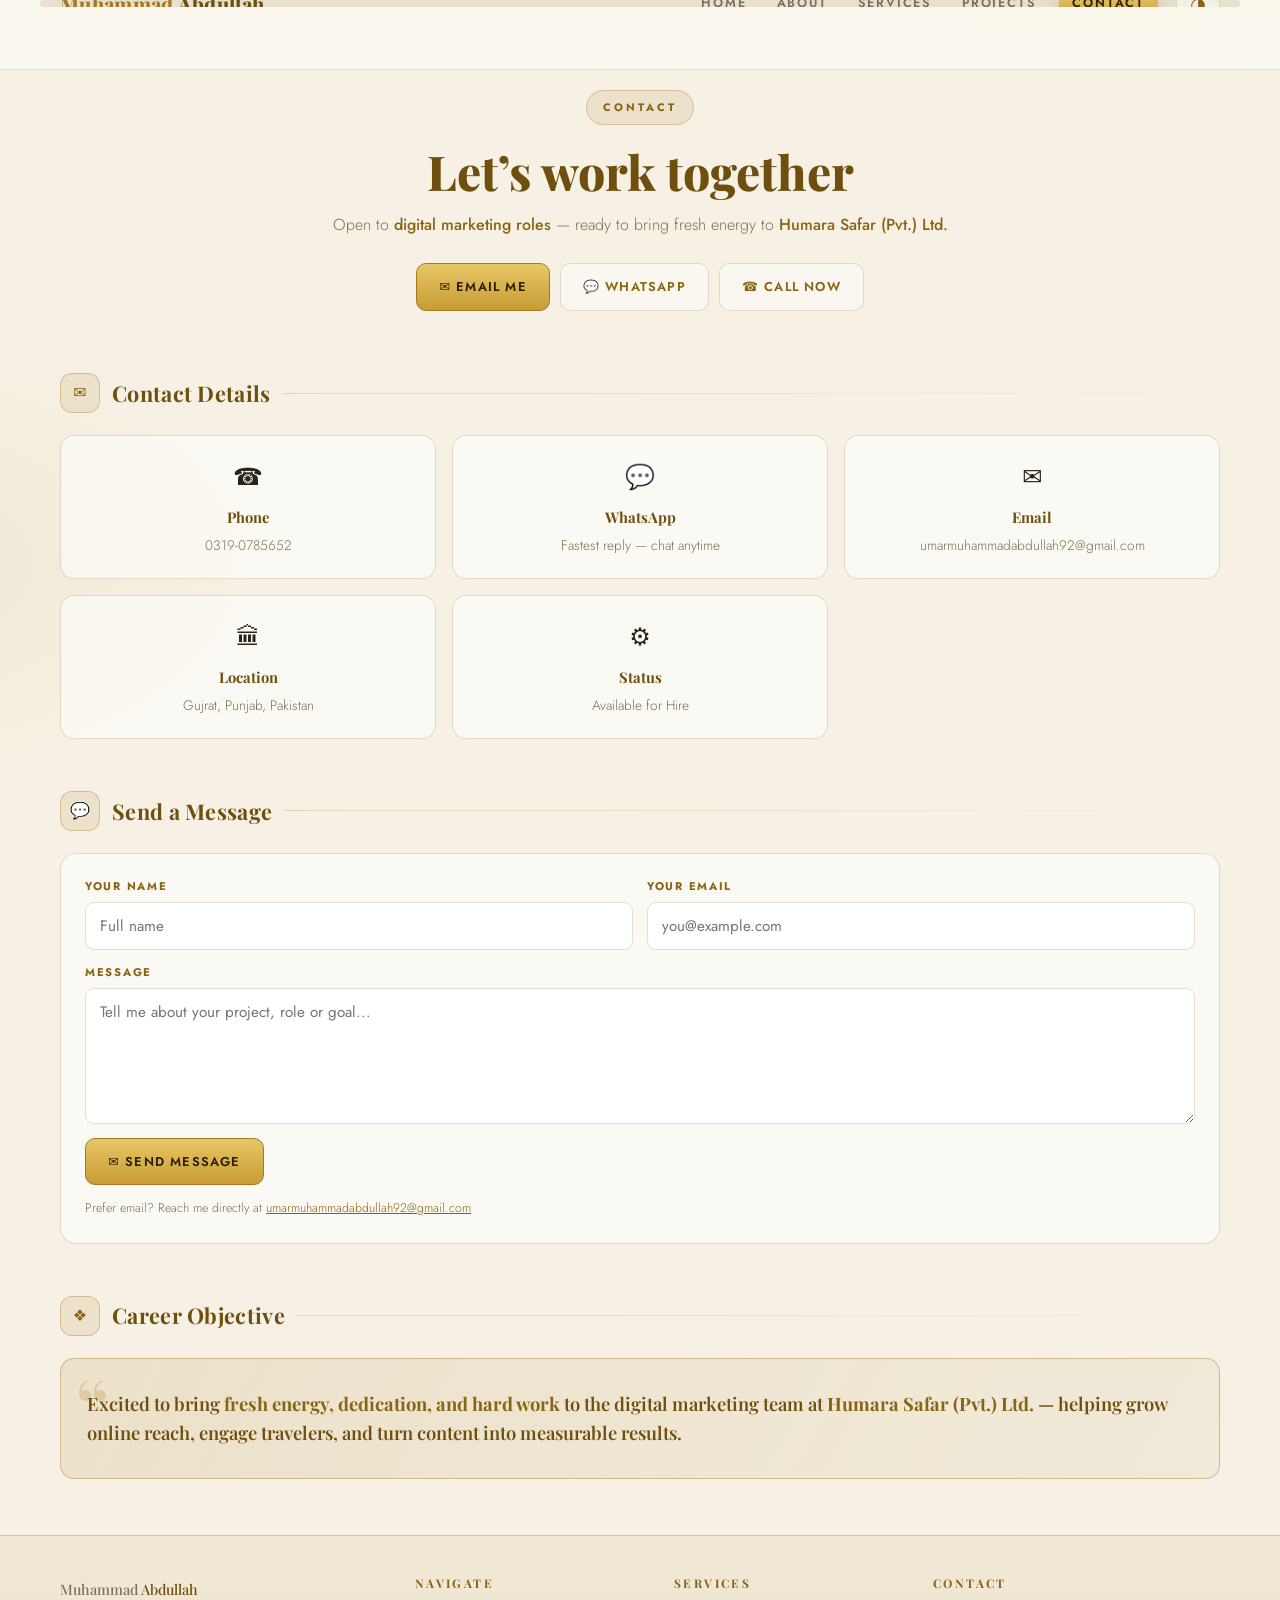
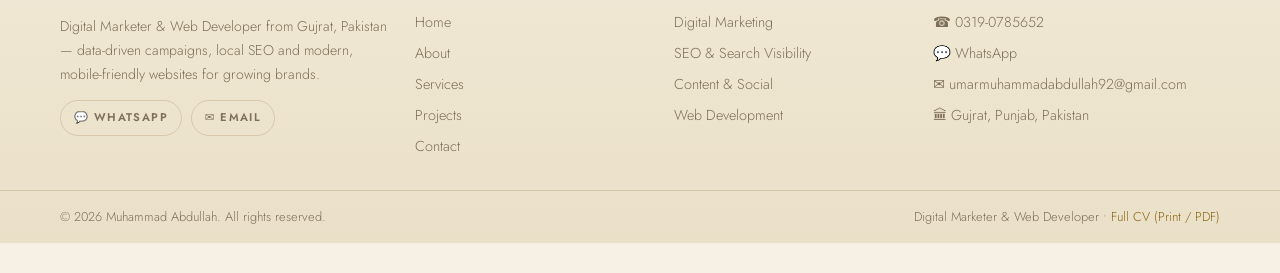
==== commit 27dd1e24: "feat: convert to proper website layout (fixed navbar, About/Services pages, real footer, contact for" ====
--- a/contact.html
+++ b/contact.html
@@ -3,44 +3,23 @@
 <head>
 <meta charset="UTF-8">
 <meta name="viewport" content="width=device-width, initial-scale=1.0">
-<title>Contact — Muhammad Abdullah | Digital Marketer & Web Developer</title>
+<title>Contact | Muhammad Abdullah — Digital Marketer & Web Developer</title>
 <meta name="color-scheme" content="light dark">
-<meta name="theme-color" content="#a7791c">
+<meta name="theme-color" content="#f6f1e4">
 <link rel="manifest" href="manifest.webmanifest">
 <link rel="apple-touch-icon" href="icon-180.png">
 <script>try{var s=localStorage.getItem('cv-theme');if(!s&&window.matchMedia&&matchMedia('(prefers-color-scheme: dark)').matches)s='dark';if(s==='dark')document.documentElement.setAttribute('data-theme','dark')}catch(e){}</script>
-<meta name="description" content="Professional CV of Muhammad Abdullah — Digital Marketer & Web Developer from Gujrat, Pakistan.">
-<link rel="preload" href="abdullah-opt.webp" as="image" fetchpriority="high">
+<meta name="description" content="Contact Muhammad Abdullah — phone, WhatsApp and email. Open for digital marketing roles, freelance work and internships.">
 <link rel="preload" href="fonts/jost-latin.woff2" as="font" type="font/woff2" crossorigin>
 <link rel="preload" href="fonts/playfair-latin.woff2" as="font" type="font/woff2" crossorigin>
 <style>
-@font-face {
-  font-family: 'Playfair Display';
-  font-style: normal;
-  font-weight: 500 800;
-  font-display: swap;
-  src: url('fonts/playfair-latin.woff2') format('woff2');
-}
-@font-face {
-  font-family: 'Playfair Display';
-  font-style: italic;
-  font-weight: 500;
-  font-display: swap;
-  src: url('fonts/playfair-italic-500.woff2') format('woff2');
-}
-@font-face {
-  font-family: 'Jost';
-  font-style: normal;
-  font-weight: 300 600;
-  font-display: swap;
-  src: url('fonts/jost-latin.woff2') format('woff2');
-}
+/* ================= RESET & TOKENS ================= */
+*{margin:0;padding:0;box-sizing:border-box}
 :root{
-  color-scheme: light;
-  --bg:#f5f0e4;
-  --paper:#fffdf7;
-  --panel:#ffffff;
-  --panel-2:#f7f1e3;
+  --bg:#f6f1e4;
+  --paper:#fefdf8;
+  --panel:#f1e9d6;
+  --panel-2:#eae0c8;
   --ink:#2b241a;
   --muted:#7d6f58;
   --gold:#a7791c;
@@ -48,1062 +27,671 @@
   --gold-3:#6f4f0e;
   --gold-soft:rgba(167,121,28,.12);
   --line:rgba(129,93,30,.2);
-  --shadow:0 18px 40px rgba(88,66,20,.16);
+  --shadow:0 18px 40px rgba(88,66,20,.14);
   --radius:16px;
   --serif:'Playfair Display',Georgia,serif;
   --sans:'Jost',system-ui,-apple-system,'Segoe UI',sans-serif;
-}
-
-/* ---------- DARK MODE ---------- */
+  --head-h:70px;
+}
+@font-face {
+  font-family:'Playfair Display';font-style:normal;font-weight:500 800;font-display:swap;
+  src:url('fonts/playfair-latin.woff2') format('woff2');
+}
+@font-face {
+  font-family:'Playfair Display';font-style:italic;font-weight:500;font-display:swap;
+  src:url('fonts/playfair-latin-italic-500.woff2') format('woff2');
+}
+@font-face {
+  font-family:'Jost';font-style:normal;font-weight:100 900;font-display:swap;
+  src:url('fonts/jost-latin.woff2') format('woff2');
+}
+
+html{scroll-behavior:smooth}
+body{
+  font-family:var(--sans);
+  background:
+    radial-gradient(900px 400px at 85% -10%,rgba(167,121,28,.1),transparent 60%),
+    radial-gradient(700px 400px at -10% 30%,rgba(167,121,28,.08),transparent 55%),
+    var(--bg);
+  color:var(--ink);
+  line-height:1.6;
+  font-weight:400;
+  -webkit-font-smoothing:antialiased;
+  padding-top:var(--head-h);
+  padding-bottom:88px;
+}
+a{color:var(--gold-2)}
+img{max-width:100%;display:block}
+button{font-family:var(--sans)}
+h1,h2,h3,h4{font-family:var(--serif)}
+
 [data-theme=dark]{
-  color-scheme: dark;
-  --bg:#11100c;
-  --paper:#1a1812;
-  --panel:#211c14;
-  --panel-2:#191610;
+  color-scheme:dark;
+  --bg:#0e0d09;
+  --paper:#131109;
+  --panel:#1a1610;
+  --panel-2:#131009;
   --ink:#efe7d6;
   --muted:#a89c82;
   --gold:#c79c35;
   --gold-2:#e0bb4f;
   --gold-3:#eacd77;
-  --gold-soft:rgba(199,156,53,.13);
-  --line:rgba(199,156,53,.22);
-  --shadow:0 24px 50px rgba(0,0,0,.5);
-}
-[data-theme=dark] .page{background:linear-gradient(180deg,#1c1912,var(--paper))}
-[data-theme=dark] aside{background:linear-gradient(180deg,var(--panel),var(--panel-2))}
-[data-theme=dark] .summary{background:linear-gradient(120deg,rgba(199,156,53,.1),rgba(255,255,255,.02));color:#d3c7ae}
-[data-theme=dark] .summary strong{color:var(--gold-3)}
-[data-theme=dark] .card,[data-theme=dark] .edu,[data-theme=dark] .contact-card,[data-theme=dark] .pagenav a{background:rgba(255,255,255,.04)}
-[data-theme=dark] .card:hover,[data-theme=dark] .edu:hover,[data-theme=dark] .contact-card:hover,[data-theme=dark] .pagenav a:hover{background:rgba(255,255,255,.07)}
-[data-theme=dark] .fact{background:linear-gradient(160deg,rgba(199,156,53,.09),rgba(255,255,255,.02))}
-[data-theme=dark] .fact:hover{background:rgba(255,255,255,.05)}
-[data-theme=dark] .goal{background:linear-gradient(120deg,rgba(199,156,53,.18),rgba(199,156,53,.05))}
-[data-theme=dark] .goal p{color:#d3c7ae}
-[data-theme=dark] .contact li,[data-theme=dark] .skill-top,[data-theme=dark] .fact .v,[data-theme=dark] .job ul,[data-theme=dark] .lang,[data-theme=dark] .goal p{color:#c9bda4}
-[data-theme=dark] .photo-frame{background:linear-gradient(160deg,#2a241a,#1e1912)}
-[data-theme=dark] .mob-bar{background:rgba(24,21,15,.95)}
-[data-theme=dark] .contact li:hover,[data-theme=dark] .topnav a:not(.active):hover{background:rgba(199,156,53,.14)}
-[data-theme=dark] .btn.ghost{color:var(--gold-2)}
-[data-theme=dark] .to-top{background:linear-gradient(180deg,#c79c35,#a7791c);color:#1c1710}
-[data-theme=dark] .edu-link:hover,[data-theme=dark] .proj-link:hover,[data-theme=dark] footer a:hover{color:var(--gold-2)}
-[data-theme=dark] .job::before{background:var(--paper);border-color:var(--gold)}
-[data-theme=dark] .photo-dot span{background:var(--gold)}
-[data-theme=dark] .proj-logo{background:#fff}
-
-/* ---------- THEME TOGGLE ---------- */
-.theme-btn{
-  position:fixed;right:18px;bottom:78px;z-index:60;
-  width:44px;height:44px;border-radius:50%;
-  border:1px solid rgba(167,121,28,.45);
-  background:rgba(250,246,237,.9);
-  color:#8a6413;font-size:1.05rem;line-height:1;cursor:pointer;
-  display:grid;place-items:center;
-  box-shadow:0 12px 26px rgba(88,66,20,.22);
-  backdrop-filter:blur(8px);-webkit-backdrop-filter:blur(8px);
-  transition:.25s;font-family:var(--sans);
-}
-.theme-btn:hover{transform:translateY(-3px);box-shadow:0 16px 34px rgba(88,66,20,.32)}
-[data-theme=dark] .theme-btn{background:rgba(33,28,20,.95);color:#e0bb4f;border-color:rgba(224,187,79,.4)}
-
-*{box-sizing:border-box;margin:0;padding:0}
-html{scroll-behavior:smooth}
-a,button{-webkit-tap-highlight-color:transparent;touch-action:manipulation}
-body{
-  font-family:var(--sans);
-  background:var(--bg);
-  color:var(--ink);
-  line-height:1.65;
-  -webkit-font-smoothing:antialiased;
-  padding:14px 8px 88px;
-  min-height:100vh;
-  overflow-x:hidden;
-}
-
-/* sticky quick-contact bar (phones) */
-.mob-bar{
-  position:fixed;left:0;right:0;bottom:0;z-index:70;
-  display:flex;gap:8px;
-  padding:10px 12px calc(10px + env(safe-area-inset-bottom,0px));
-  background:rgba(250,246,237,.97);
-  backdrop-filter:blur(10px);-webkit-backdrop-filter:blur(10px);
-  border-top:1px solid var(--line);
-  box-shadow:0 -10px 30px rgba(88,66,20,.12);
-}
-.mob-bar a,.mob-bar button{
-  flex:1;display:flex;align-items:center;justify-content:center;gap:6px;
-  min-height:46px;padding:0 10px;border-radius:9px;
-  font-family:var(--sans);font-size:.76rem;font-weight:600;
-  letter-spacing:.8px;text-transform:uppercase;
-  text-decoration:none;cursor:pointer;
-  border:1px solid rgba(167,121,28,.45);
-  background:rgba(167,121,28,.08);color:var(--gold-2);
-  transition:.2s;
-}
-.mob-bar a:first-child{
-  color:#2b1f07;
-  background:linear-gradient(180deg,#e0bd5e,#c79c35);
-  border-color:var(--gold);
-  box-shadow:0 10px 22px rgba(167,121,28,.3);
-}
-.mob-bar a:active,.mob-bar button:active{transform:scale(.97)}
-
-::selection{background:rgba(167,121,28,.28);color:#2b2010}
-::-webkit-scrollbar{width:10px}
-::-webkit-scrollbar-track{background:#efe8d8}
-::-webkit-scrollbar-thumb{
-  background:linear-gradient(180deg,#b08a2a,var(--gold));
-  border-radius:99px;border:2px solid #efe8d8;
-}
-
-.scroll-progress{
-  position:fixed;top:0;left:0;height:3px;width:0;
-  background:linear-gradient(90deg,#b08a2a,var(--gold-2),var(--gold-3));
-  box-shadow:0 0 10px rgba(167,121,28,.5);
-  z-index:99;transition:width .1s linear;
-}
-
-/* ---------------- MOBILE FIRST: .page single column ---------------- */
-.page{
-  max-width:100%;
-  margin:0 auto;
-  display:block;
-  background:linear-gradient(180deg, #fffef9, var(--paper));
-  border:1px solid var(--line);
-  border-radius:14px;
-  overflow:hidden;
-  box-shadow:var(--shadow);
-  position:relative;
-}
-.page::before{
-  content:"";position:absolute;inset:0 0 auto 0;height:4px;
-  background:linear-gradient(90deg, #b08a2a, var(--gold-soft) 40%, var(--gold-3) 55%, var(--gold) 70%, #b08a2a);
-  z-index:5;
-}
-
-/* ---------- MOBILE SIDEBAR (compact) ---------- */
-aside{
-  background:linear-gradient(180deg, var(--panel) 0%, var(--panel-2) 100%);
+  --gold-soft:rgba(199,156,53,.12);
+  --line:rgba(224,187,79,.18);
+  --shadow:0 22px 50px rgba(0,0,0,.5);
+}
+
+/* ================= LAYOUT ================= */
+.wrap{max-width:1200px;margin:0 auto;padding:0 20px}
+main{padding-top:34px}
+
+/* ================= HEADER ================= */
+.sitehead{
+  position:fixed;top:0;left:0;right:0;height:var(--head-h);z-index:100;
+  background:rgba(251,248,239,.9);
+  backdrop-filter:blur(14px);-webkit-backdrop-filter:blur(14px);
   border-bottom:1px solid var(--line);
-  padding:26px 18px 22px;
-  position:relative;
-}
-
-.photo-wrap{width:120px;height:140px;margin:0 auto 16px}
-.photo-frame{
-  width:100%;height:100%;
-  border:1px solid rgba(167,121,28,.55);
-  border-radius:6px;
-  overflow:hidden;
-  position:relative;
-  background:linear-gradient(160deg, #f1e7d2, #e9dcbd);
-  box-shadow:0 14px 30px rgba(88,66,20,.22), 0 0 0 1px rgba(167,121,28,.1);
-}
-.photo-frame::before{
-  content:"";position:absolute;inset:4px;
-  border:1px solid rgba(167,121,28,.3);
-  border-radius:4px;pointer-events:none;z-index:2;
-}
-.photo-frame img{
-  width:100%;height:100%;object-fit:cover;object-position:top 12%;
-  filter:sepia(.1) contrast(1.01) brightness(1.02);
-}
-.photo-dot{
-  position:absolute;bottom:8px;left:50%;transform:translateX(-50%);
-  display:flex;gap:6px;z-index:4;
-}
-.photo-dot span{
-  width:6px;height:6px;border-radius:50%;
-  background:var(--gold);
-  box-shadow:0 0 8px rgba(167,121,28,.6);
-  animation:blink 4.5s ease-in-out infinite;
-}
-.photo-dot span:nth-child(2){animation-delay:.9s}
-.photo-dot span:nth-child(3){animation-delay:1.8s}
-@keyframes blink{0%,100%{opacity:.35}45%,60%{opacity:1}}
-
-.ornament{
-  text-align:center;color:var(--gold);letter-spacing:6px;
-  font-size:.95rem;line-height:1;margin:16px 0 4px;
-}
-.ornament::after{
-  content:"✦ ✦";display:block;font-size:.5rem;letter-spacing:10px;margin-top:7px;opacity:.7;
-}
-.side-name{
-  font-family:var(--serif);
-  text-align:center;
-  font-size:1.45rem;font-weight:800;
-  letter-spacing:.4px;
-}
-.side-name a{color:var(--ink);text-decoration:none}
-.side-role{
-  text-align:center;
-  color:var(--gold-2);
-  font-size:.68rem;font-weight:600;
-  text-transform:uppercase;letter-spacing:3.5px;
-  margin:4px 0 4px;
-}
-.rule{
-  width:52px;height:1px;margin:12px auto 18px;
-  background:linear-gradient(90deg, transparent, var(--gold), transparent);
-  position:relative;
-}
-.rule::after{
-  content:"";position:absolute;left:50%;top:-3.5px;
-  width:8px;height:8px;transform:translateX(-50%) rotate(45deg);
-  background:var(--gold);box-shadow:0 0 12px rgba(167,121,28,.5);
-}
-
-.side-block{margin-bottom:22px}
-.side-title{
-  font-family:var(--serif);
-  font-size:.9rem;font-weight:700;
-  color:var(--gold-2);
-  text-transform:uppercase;letter-spacing:2.5px;
-  display:flex;align-items:center;gap:11px;
-  margin-bottom:14px;
-}
-.side-title::after{
-  content:"";flex:1;height:1px;
-  background:linear-gradient(90deg, var(--line), transparent);
-}
-
-.contact li{
-  list-style:none;
-  display:flex;gap:11px;align-items:center;
-  font-size:.88rem;color:#5f5540;
-  margin-bottom:12px;
-  padding:4px 5px;margin-left:-5px;border-radius:8px;
-  transition:.2s;
-  word-break:break-word;
-}
-.contact li:hover{background:var(--gold-soft)}
-.contact a{color:inherit;text-decoration:none;transition:.2s}
-.contact a:hover{color:var(--gold-2)}
-.ic{
-  flex:0 0 30px;height:30px;
-  border-radius:50%;
-  display:grid;place-items:center;
-  background:var(--gold-soft);
-  border:1px solid var(--line);
-  color:var(--gold-2);
-  font-size:.8rem;
-  transition:.25s;
-}
-li:hover .ic,.card:hover .ic{box-shadow:0 0 14px rgba(167,121,28,.3);transform:scale(1.08)}
-
-.skill{margin-bottom:13px}
-.skill-top{
-  display:flex;justify-content:space-between;
-  font-size:.84rem;margin-bottom:6px;color:#5f5540;
-}
-.skill-top b{color:var(--gold-2);font-weight:500;letter-spacing:.5px}
-.bar{
-  height:4px;border-radius:99px;
-  background:rgba(167,121,28,.16);
-  overflow:hidden;position:relative;
-}
-.bar i{
-  display:block;height:100%;width:0;
-  background:linear-gradient(90deg, #b08a2a, var(--gold), var(--gold-3));
-  box-shadow:0 0 10px rgba(167,121,28,.45);
-  position:relative;
-  transition:width 1.4s cubic-bezier(.22,1,.36,1);
-}
-.bar i::after{
-  content:"";position:absolute;right:-3px;top:-4px;
-  width:0;height:0;
-  border-left:5px solid transparent;border-right:5px solid transparent;
-  border-top:7px solid var(--gold-3);
-}
-
-.chips{display:flex;flex-wrap:wrap;gap:8px}
-.chip{
-  font-size:.72rem;font-weight:400;letter-spacing:.6px;
-  padding:5px 11px;border-radius:2px;
-  background:rgba(167,121,28,.06);
-  border:1px solid var(--line);
-  color:#5f5540;
-  text-transform:uppercase;
-  transition:.2s;
-}
-.chip:hover{border-color:rgba(167,121,28,.55);color:var(--gold-2);transform:translateY(-2px)}
-.chip.hi{
-  background:var(--gold-soft);
-  border-color:rgba(167,121,28,.45);
-  color:#8a6413;
-}
-
-.langs{display:flex;flex-direction:column;gap:10px}
-.lang{
-  display:flex;justify-content:space-between;gap:8px;
-  font-size:.88rem;color:#5f5540;
-  padding-bottom:7px;
-  border-bottom:1px dotted rgba(167,121,28,.25);
-}
-.lang:last-child{border-bottom:none;padding-bottom:0}
-.lang b{
-  color:var(--gold-2);font-weight:500;text-align:right;
-  white-space:normal;line-height:1.4;
-  max-width:60%;font-size:.82rem;
-}
-
-/* ---------- MOBILE NAV (scrollable) ---------- */
-.topnav{
-  display:flex;flex-wrap:nowrap;overflow-x:auto;
-  gap:6px;align-items:center;
-  -webkit-overflow-scrolling:touch;
-  scrollbar-width:none;
-  padding:6px 2px 14px;
-  border-bottom:1px solid var(--line);
-  margin-bottom:24px;
-}
-.topnav::-webkit-scrollbar{display:none}
-.topnav a{
-  flex:0 0 auto;
-  font-size:.72rem;font-weight:500;letter-spacing:1.6px;
-  text-transform:uppercase;text-decoration:none;
-  color:var(--muted);
-  padding:9px 14px;
-  border:1px solid transparent;
-  border-radius:2px;
-  transition:.25s;
-  white-space:nowrap;
-}
-.topnav a:not(.active):hover{color:var(--gold-2);border-color:var(--line);background:rgba(167,121,28,.07)}
-.topnav a.active{
-  color:#fffaf0;
-  background:linear-gradient(180deg, #c79c35, var(--gold));
-  border-color:var(--gold);
-  font-weight:600;
-  box-shadow:0 8px 20px rgba(167,121,28,.3);
-}
-.topnav .nav-print{
-  flex:0 0 auto;
-  cursor:pointer;
-  font-family:var(--sans);
-  color:var(--muted);
-  font-size:.72rem;letter-spacing:1.6px;text-transform:uppercase;
-  padding:12px 14px;min-height:42px;background:transparent;border:1px solid var(--line);
-  border-radius:2px;transition:.25s;
-  white-space:nowrap;
-  display:inline-flex;align-items:center;
-}
-.topnav .nav-print:hover{color:var(--gold-2);background:var(--gold-soft);border-color:rgba(167,121,28,.5)}
-
-/* ---------- MAIN ---------- */
-main{padding:26px 16px 30px;position:relative}
-
-header{margin-bottom:26px;text-align:center;position:relative}
-.kicker{
-  display:inline-block;
-  font-size:.6rem;font-weight:500;
-  text-transform:uppercase;letter-spacing:3px;
-  color:var(--gold-2);
-  padding:7px 14px;
-  border:1px solid var(--line);
-  border-radius:2px;
-  background:rgba(167,121,28,.08);
-  margin-bottom:16px;
-}
-h1{
-  font-family:var(--serif);
-  font-size:clamp(1.7rem, 6vmax, 2.3rem);
-  font-weight:800;
-  line-height:1.08;
-  letter-spacing:.5px;
-  margin-bottom:8px;
-  color:var(--gold-3);
-}
-.headline{
-  font-size:.9rem;color:var(--muted);
-  font-weight:300;letter-spacing:.4px;
-  max-width:560px;margin:0 auto;
-}
-.headline b{color:var(--gold-2);font-weight:500}
-
-.actions{display:flex;gap:10px;flex-wrap:wrap;margin-top:22px}
-.actions .btn{flex:1 1 100%;justify-content:center}
+}
+[data-theme=dark] .sitehead{background:rgba(14,13,9,.9)}
+.bar{display:flex;align-items:center;gap:18px;height:100%}
+.logo{font-family:var(--serif);font-weight:800;font-size:1.25rem;letter-spacing:.3px;color:var(--gold);text-decoration:none;line-height:1;white-space:nowrap}
+.logo span{color:var(--gold-3)}
+[data-theme=dark] .logo span{color:var(--gold-2)}
+.sitenav{display:flex;gap:4px}
+@media(min-width:900px){.bar .sitenav{margin-left:auto}}
+.sitenav a{
+  position:relative;text-decoration:none;color:var(--muted);
+  font-size:.78rem;font-weight:600;letter-spacing:1.8px;text-transform:uppercase;
+  padding:9px 13px;border-radius:8px;transition:.2s;
+}
+.sitenav a:hover{color:var(--gold-2);background:var(--gold-soft)}
+.sitenav a.active{color:#2b1f07;background:linear-gradient(180deg,#e8c766,#c79c35)}
+.sitenav a.hire{
+  margin-left:6px;color:#2b1f07;
+  background:linear-gradient(180deg,#ecd079,#c79c35);
+  box-shadow:0 8px 18px rgba(167,121,28,.3);
+}
+.sitenav a.hire:hover{transform:translateY(-1px)}
+.icon-btn{
+  width:44px;height:44px;border-radius:50%;border:1px solid var(--line);
+  background:rgba(255,255,255,.5);color:var(--gold-2);font-size:1.1rem;cursor:pointer;
+  display:grid;place-items:center;transition:.2s;flex:none;
+}
+.icon-btn:hover{border-color:rgba(167,121,28,.5);background:var(--gold-soft)}
+[data-theme=dark] .icon-btn{background:rgba(255,255,255,.04)}
+.burger{display:none;width:44px;height:44px;border-radius:10px;border:1px solid var(--line);background:rgba(255,255,255,.5);cursor:pointer;flex-direction:column;gap:5px;justify-content:center;align-items:center}
+.burger span{width:18px;height:2px;background:var(--gold-2);border-radius:99px;transition:.3s}
+.burger.open span:nth-child(1){transform:translateY(7px) rotate(45deg)}
+.burger.open span:nth-child(2){opacity:0}
+.burger.open span:nth-child(3){transform:translateY(-7px) rotate(-45deg)}
+[data-theme=dark] .burger{background:rgba(255,255,255,.04)}
+
+/* ================= BUTTONS ================= */
 .btn{
   display:inline-flex;align-items:center;gap:9px;
-  font-size:.82rem;font-weight:500;letter-spacing:1px;
-  text-transform:uppercase;
-  padding:14px 20px;min-height:48px;text-decoration:none;
-  transition:.25s;border-radius:2px;
-  cursor:pointer;font-family:var(--sans);
-}
-.btn.primary{
-  color:#2b1f07;
-  border:1px solid var(--gold);
-  background:linear-gradient(180deg, #e0bd5e, #c79c35);
-  box-shadow:0 12px 24px rgba(167,121,28,.25);
-}
-.btn.primary:hover{transform:translateY(-3px);box-shadow:0 16px 32px rgba(167,121,28,.4)}
-.btn.ghost{
-  color:var(--gold-2);
-  background:transparent;
-  border:1px solid var(--line);
-}
-.btn.ghost:hover{background:var(--gold-soft);border-color:rgba(167,121,28,.5);transform:translateY(-3px)}
-
-section{margin-bottom:28px}
-.sec-head{
-  display:flex;align-items:center;gap:11px;
-  margin-bottom:16px;
-}
+  font-size:.8rem;font-weight:600;letter-spacing:1.2px;text-transform:uppercase;
+  padding:13px 22px;border-radius:10px;text-decoration:none;cursor:pointer;
+  border:1px solid transparent;transition:.25s;font-family:var(--sans);
+}
+.btn.primary{color:#2b1f07;border:1px solid var(--gold);background:linear-gradient(180deg,#e8c766,#c79c35)}
+.btn.primary:hover{transform:translateY(-2px);box-shadow:0 14px 28px rgba(167,121,28,.35)}
+.btn.ghost{color:var(--gold-2);border-color:var(--line);background:rgba(255,255,255,.45)}
+.btn.ghost:hover{border-color:var(--gold);background:var(--gold-soft);transform:translateY(-2px)}
+[data-theme=dark] .btn.ghost{background:rgba(255,255,255,.04)}
+
+/* ================= PAGE HERO (inner pages) ================= */
+.pagehero{text-align:center;padding:20px 0 40px;max-width:760px;margin:0 auto}
+.kicker{
+  display:inline-flex;align-items:center;gap:10px;
+  font-size:.68rem;font-weight:700;letter-spacing:3px;text-transform:uppercase;color:var(--gold-2);
+  background:var(--gold-soft);border:1px solid rgba(167,121,28,.3);
+  padding:8px 16px;border-radius:99px;margin-bottom:20px;
+}
+.pagehero h1{font-size:clamp(2rem,5.4vmax,3rem);font-weight:800;color:var(--gold-3);line-height:1.1;margin-bottom:14px}
+[data-theme=dark] .pagehero h1{color:var(--gold-2)}
+.headline{font-size:1rem;color:var(--muted);font-weight:300;line-height:1.65}
+.headline b{color:var(--gold-2);font-weight:500}
+
+/* ================= SECTION HEADs ================= */
+.sec-head{display:flex;align-items:center;gap:12px;margin-bottom:22px}
 .sec-icon{
-  width:34px;height:34px;border-radius:50%;
-  display:grid;place-items:center;font-size:.85rem;
-  background:var(--gold-soft);
-  border:1px solid var(--line);
-  color:var(--gold-2);
-  flex:0 0 34px;
-}
-h2{
-  font-family:var(--serif);
-  font-size:1.05rem;font-weight:700;
-  letter-spacing:1px;
-  text-transform:uppercase;
-  color:var(--gold-3);
-}
-.sec-line{flex:1;height:1px;background:linear-gradient(90deg, var(--line), transparent)}
-
+  width:40px;height:40px;flex:none;border-radius:12px;display:grid;place-items:center;font-size:1rem;
+  background:var(--gold-soft);border:1px solid rgba(167,121,28,.35);color:var(--gold-2);
+}
+.sec-head h2{font-size:1.35rem;font-weight:700;color:var(--gold-3);letter-spacing:.3px;text-transform:none}
+[data-theme=dark] .sec-head h2{color:var(--gold-2)}
+.sec-line{flex:1;height:1px;background:linear-gradient(90deg,var(--line),transparent)}
+
+/* ================= HOME HERO ================= */
+.hero{display:grid;gap:32px;align-items:center;padding:16px 0 8px}
+.hero-badge{
+  display:inline-flex;align-items:center;gap:9px;
+  font-size:.66rem;font-weight:700;letter-spacing:2.6px;text-transform:uppercase;
+  color:var(--gold-2);background:var(--gold-soft);border:1px solid rgba(167,121,28,.35);
+  padding:8px 15px;border-radius:99px;margin-bottom:20px;
+}
+.hero-badge .hdot{width:8px;height:8px;border-radius:50%;background:#22c55e;animation:pulse 2.2s infinite}
+@keyframes pulse{0%{box-shadow:0 0 0 0 rgba(34,197,94,.5)}70%{box-shadow:0 0 0 9px rgba(34,197,94,0)}100%{box-shadow:0 0 0 0 rgba(34,197,94,0)}}
+.hero h1{font-size:clamp(2.2rem,6vmax,3.6rem);font-weight:800;line-height:1.06;color:var(--gold-3);margin-bottom:18px;letter-spacing:.3px}
+[data-theme=dark] .hero h1{color:var(--gold-2)}
+.hero h1 .accent{color:var(--gold-2);position:relative;white-space:nowrap}
+[data-theme=dark] .hero h1 .accent{color:var(--gold-3)}
+.hero h1 .accent::after{content:"";position:absolute;left:0;right:0;bottom:3px;height:7px;background:rgba(167,121,28,.22);border-radius:99px;z-index:-1}
+.hero-sub{font-size:clamp(.98rem,1.8vmax,1.08rem);color:var(--muted);font-weight:300;max-width:560px;margin-bottom:26px;line-height:1.65}
+.hero-sub b{color:var(--gold-2);font-weight:500}
+.hero-cta{display:flex;gap:10px;flex-wrap:wrap;margin-bottom:22px}
+.hero-social{display:flex;gap:9px;flex-wrap:wrap}
+.hero-social a{
+  display:inline-flex;align-items:center;gap:6px;text-decoration:none;
+  font-size:.7rem;font-weight:600;letter-spacing:1.4px;text-transform:uppercase;color:var(--muted);
+  border:1px solid var(--line);background:rgba(255,255,255,.55);padding:8px 13px;border-radius:99px;transition:.25s;
+}
+.hero-social a:hover{color:var(--gold-2);border-color:rgba(167,121,28,.55);transform:translateY(-2px)}
+[data-theme=dark] .hero-social a{background:rgba(255,255,255,.04)}
+
+.hero-media{position:relative;justify-self:center;width:100%;max-width:340px}
+.hero-photo{
+  position:relative;border-radius:24px;overflow:hidden;aspect-ratio:1/1.08;
+  background:linear-gradient(160deg,#f1e7d2,#e2cfa3);border:1px solid rgba(167,121,28,.45);
+  box-shadow:0 30px 60px rgba(88,66,20,.28),0 0 0 1px rgba(167,121,28,.1);
+}
+.hero-photo img{width:100%;height:100%;object-fit:cover;object-position:center 14%;filter:sepia(.1) contrast(1.03)}
+.hero-photo::after{content:"";position:absolute;inset:0;background:linear-gradient(180deg,transparent 58%,rgba(43,36,26,.28))}
+.hero-glow{position:absolute;inset:-16%;background:radial-gradient(circle,rgba(167,121,28,.32),transparent 65%);z-index:-1;filter:blur(8px)}
+.float-badge{
+  position:absolute;display:inline-flex;align-items:center;gap:6px;font-size:.7rem;font-weight:700;letter-spacing:1.6px;text-transform:uppercase;
+  padding:9px 14px;border-radius:99px;color:#221906;background:linear-gradient(180deg,#e8c766,#c79c35);
+  box-shadow:0 14px 28px rgba(167,121,28,.35);animation:floaty 5.2s ease-in-out infinite;
+}
+.float-badge.b1{top:7%;left:-12%}
+.float-badge.b2{top:45%;right:-13%;animation-delay:1.3s}
+.float-badge.b3{bottom:6%;left:-9%;animation-delay:2.2s}
+@keyframes floaty{0%,100%{transform:translateY(0)}50%{transform:translateY(-9px)}}
+
+/* ================= STATS ================= */
+.stats{display:grid;grid-template-columns:repeat(2,1fr);gap:12px;padding-top:10px}
+.stat{
+  background:linear-gradient(160deg,rgba(167,121,28,.08),rgba(255,255,255,.5));
+  border:1px solid var(--line);border-radius:14px;padding:22px 14px;text-align:center;transition:.3s;
+}
+.stat:hover{transform:translateY(-4px);border-color:rgba(167,121,28,.5);box-shadow:0 16px 32px rgba(88,66,20,.12)}
+.stat .n{font-family:var(--serif);font-size:2rem;font-weight:800;color:var(--gold-2);line-height:1}
+.stat .l{font-size:.64rem;font-weight:600;letter-spacing:2px;text-transform:uppercase;color:var(--muted);margin-top:8px;line-height:1.4}
+[data-theme=dark] .stat{background:linear-gradient(160deg,rgba(199,156,53,.1),rgba(255,255,255,.02))}
+
+/* ================= SERVICES ================= */
+.services{display:grid;grid-template-columns:1fr;gap:14px}
+.service{
+  position:relative;border-radius:14px;overflow:hidden;padding:24px 20px;
+  background:linear-gradient(160deg,rgba(255,255,255,.7),rgba(255,255,255,.35));
+  border:1px solid var(--line);transition:.3s;
+}
+.service::before{content:"";position:absolute;left:0;top:0;width:100%;height:2.5px;background:linear-gradient(90deg,var(--gold-2),transparent);transform:scaleX(0);transform-origin:left;transition:.4s}
+.service:hover{transform:translateY(-5px);border-color:rgba(167,121,28,.5);box-shadow:0 18px 36px rgba(88,66,20,.14)}
+.service:hover::before{transform:scaleX(1)}
+.service .sv-ic{
+  width:46px;height:46px;border-radius:13px;display:grid;place-items:center;font-size:1.15rem;
+  background:var(--gold-soft);border:1px solid rgba(167,121,28,.35);color:var(--gold-2);margin-bottom:15px;
+}
+.service h3{font-family:var(--serif);font-size:1.05rem;font-weight:700;color:var(--gold-3);margin:0 0 8px;text-transform:none;letter-spacing:.2px}
+.service p{font-size:.88rem;color:var(--muted);font-weight:300;margin:0;line-height:1.6}
+[data-theme=dark] .service{background:linear-gradient(160deg,rgba(255,255,255,.05),rgba(255,255,255,.02))}
+
+/* ================= FEATURED WORK ================= */
+.featured{display:grid;grid-template-columns:1fr;gap:16px}
+.feat{
+  display:flex;flex-direction:column;border-radius:14px;overflow:hidden;
+  background:rgba(255,255,255,.6);border:1px solid var(--line);
+  text-decoration:none;color:inherit;transition:.3s;
+}
+.feat:hover{transform:translateY(-6px);border-color:rgba(167,121,28,.5);box-shadow:0 22px 44px rgba(88,66,20,.16)}
+.feat .f-img{position:relative;background:linear-gradient(160deg,#f3ead7,#e9dbb6);padding:36px 0;display:grid;place-items:center}
+.feat .f-tag{
+  position:absolute;top:12px;left:12px;z-index:1;font-size:.6rem;font-weight:700;letter-spacing:1.7px;text-transform:uppercase;
+  background:rgba(43,36,26,.8);color:#f4ead2;padding:4px 10px;border-radius:99px;backdrop-filter:blur(4px);
+}
+.feat .f-img img{width:90px;height:90px;object-fit:contain;border-radius:50%;background:#fff;border:1px solid rgba(167,121,28,.5);padding:6px;box-shadow:0 14px 30px rgba(88,66,20,.22);transition:.4s}
+.feat:hover .f-img img{transform:scale(1.09) rotate(-4deg)}
+.feat .f-body{padding:18px;display:flex;flex-direction:column;gap:8px;flex:1}
+.feat h3{font-family:var(--serif);font-size:1.06rem;font-weight:700;color:var(--gold-3);margin:0;text-transform:none}
+.feat p{font-size:.85rem;color:var(--muted);font-weight:300;margin:0;line-height:1.6;flex:1}
+.feat .f-links{display:flex;flex-wrap:wrap;gap:4px 14px;margin-top:4px}
+.feat .f-links a{font-size:.68rem;font-weight:600;letter-spacing:1.3px;text-transform:uppercase;color:var(--gold-2);text-decoration:none;border-bottom:1px solid rgba(167,121,28,.4);transition:.2s;padding-bottom:1px}
+.feat .f-links a:hover{color:var(--gold-3);border-color:var(--gold)}
+[data-theme=dark] .feat{background:rgba(255,255,255,.04)}
+[data-theme=dark] .feat .f-img{background:linear-gradient(160deg,#241f16,#1a1610)}
+[data-theme=dark] .feat .f-img img{background:#fff}
+
+/* ================= ABOUT PREVIEW / ABOUT PAGE ================= */
+.about-split{display:grid;gap:26px;align-items:center}
+.about-photo{
+  position:relative;border-radius:22px;overflow:hidden;aspect-ratio:1/1.05;max-width:360px;margin:0 auto;
+  border:1px solid rgba(167,121,28,.45);box-shadow:0 22px 48px rgba(88,66,20,.2);
+}
+.about-photo img{width:100%;height:100%;object-fit:cover;object-position:center 16%;filter:sepia(.1) contrast(1.03)}
+.about-photo::after{content:"";position:absolute;inset:0;background:linear-gradient(180deg,transparent 60%,rgba(43,36,26,.22))}
+.about-txt p{color:var(--muted);font-weight:300;font-size:.95rem;margin-bottom:14px;line-height:1.7}
+.about-txt p b{color:var(--gold-2);font-weight:500}
 .summary{
-  background:linear-gradient(120deg, rgba(167,121,28,.07), rgba(255,255,255,.5));
-  border:1px solid var(--line);
-  border-left:3px solid var(--gold);
-  border-radius:0 10px 10px 0;
-  padding:18px 16px;
-  font-size:.9rem;font-weight:300;letter-spacing:.3px;
-  color:#5f5540;
-}
-.summary strong{color:var(--gold-3);font-weight:500}
+  background:linear-gradient(120deg,rgba(167,121,28,.1),transparent);
+  border-left:3px solid var(--gold);border-radius:0 14px 14px 0;
+  padding:18px 20px;font-size:.95rem;color:var(--muted);font-weight:300;line-height:1.7;
+}
+.summary b{color:var(--gold-2);font-weight:500}
+
+/* ================= SKILLS / FACTS / LANGUAGES ================= */
+.skill-grid{display:grid;gap:14px}
+.skill{border:1px solid var(--line);border-radius:12px;padding:15px 16px;background:rgba(255,255,255,.45)}
+[data-theme=dark] .skill{background:rgba(255,255,255,.03)}
+.skill-top{display:flex;justify-content:space-between;align-items:baseline;margin-bottom:9px}
+.skill-top span{font-size:.86rem;font-weight:500;color:var(--gold-3)}
+[data-theme=dark] .skill-top span{color:var(--gold-2)}
+.skill-top b{font-size:.82rem;color:var(--gold-2)}
+.bar{height:7px;background:rgba(129,93,30,.15);border-radius:99px;overflow:hidden}
+.bar i{display:block;height:100%;width:0;border-radius:99px;background:linear-gradient(90deg,#c79c35,#ecd079);transition:width 1s cubic-bezier(.2,.7,.2,1)}
 
 .facts{display:grid;grid-template-columns:1fr;gap:12px}
-.fact{
-  background:linear-gradient(160deg, rgba(167,121,28,.06), rgba(255,255,255,.4));
-  border:1px solid var(--line);
-  padding:16px;
-  transition:.3s;position:relative;
-  overflow:hidden;
-}
-.fact::before{
-  content:"";position:absolute;left:0;top:0;bottom:0;width:2px;
-  background:linear-gradient(180deg, var(--gold), transparent);
-  opacity:0;transition:.3s;
-}
-.fact:hover{transform:translateY(-4px);border-color:rgba(167,121,28,.5);background:#fffdf6;box-shadow:0 14px 30px rgba(88,66,20,.12)}
-.fact:hover::before{opacity:1}
-.fact .k{
-  font-size:.66rem;font-weight:600;
-  text-transform:uppercase;letter-spacing:2.5px;
-  color:var(--gold-2);margin-bottom:8px;
-  display:flex;gap:8px;align-items:center;
-}
-.fact .v{font-size:.89rem;color:#5f5540;font-weight:300}
-
-.timeline{position:relative;padding-left:24px}
-.timeline::before{
-  content:"";position:absolute;left:6px;top:8px;bottom:8px;width:1px;
-  background:linear-gradient(180deg, var(--gold), var(--gold-soft), transparent);
-  opacity:.6;
-}
-.job{position:relative;margin-bottom:24px;transition:.25s}
-.job:last-child{margin-bottom:0}
-.job::before{
-  content:"";position:absolute;left:-24px;top:7px;
-  width:13px;height:13px;border-radius:50%;
-  background:#fffdf7;
-  border:2px solid var(--gold);
-  box-shadow:0 0 0 4px rgba(167,121,28,.12), 0 0 12px rgba(167,121,28,.4);
-  transition:.25s;
-}
-.job:hover::before{background:#c79c35;box-shadow:0 0 0 5px rgba(167,121,28,.18), 0 0 18px rgba(167,121,28,.6)}
-.job-head{display:flex;align-items:center;gap:12px;margin-bottom:3px}
-.job-head h3{margin-bottom:0}
-.proj-logo{
-  width:44px;height:44px;flex:0 0 44px;
-  object-fit:contain;border-radius:50%;
-  background:#fff;
-  border:1px solid rgba(167,121,28,.55);
-  padding:3px;
-  box-shadow:0 6px 16px rgba(88,66,20,.18);
-}
-.card .top .proj-logo{width:34px;height:34px;flex:0 0 34px;border-radius:50%;padding:2px}
-.job h3{
-  font-family:var(--serif);
-  font-size:1.05rem;font-weight:700;color:var(--gold-3);
-  letter-spacing:.3px;margin-bottom:3px;
-  transition:.2s;
-}
-.job:hover h3{color:var(--gold-2)}
-.job .meta{
-  display:flex;flex-wrap:wrap;gap:8px;align-items:center;
-  font-size:.76rem;color:var(--muted);
-  letter-spacing:1px;text-transform:uppercase;
-  margin-bottom:10px;
-}
+.fact{background:rgba(255,255,255,.5);border:1px solid var(--line);border-radius:12px;padding:16px 18px;transition:.25s}
+.fact:hover{border-color:rgba(167,121,28,.5);transform:translateY(-3px)}
+.fact .k{font-size:.72rem;font-weight:700;letter-spacing:2px;text-transform:uppercase;color:var(--gold-2);margin-bottom:6px}
+.fact .v{font-size:.9rem;color:var(--muted);font-weight:300}
+[data-theme=dark] .fact{background:rgba(255,255,255,.03)}
+
+.langs{display:grid;grid-template-columns:1fr;gap:10px}
+.lang{display:flex;justify-content:space-between;gap:14px;align-items:baseline;border:1px solid var(--line);border-radius:10px;padding:13px 16px;background:rgba(255,255,255,.45)}
+.lang span{font-size:.9rem;font-weight:500;color:var(--gold-3)}
+.lang b{font-size:.78rem;color:var(--muted);font-weight:400;text-align:right;max-width:70%}
+[data-theme=dark] .lang{background:rgba(255,255,255,.03)}
+[data-theme=dark] .lang span{color:var(--gold-2)}
+
+/* ================= EDUCATION LIST ================= */
+.edu-list{display:grid;gap:12px}
+.edu{display:flex;flex-direction:column;gap:10px;border:1px solid var(--line);border-radius:12px;padding:16px 18px;background:rgba(255,255,255,.5);transition:.25s}
+.edu:hover{border-color:rgba(167,121,28,.5);transform:translateX(4px)}
+.edu-main h3{font-size:1rem;font-weight:700;color:var(--gold-3);margin-bottom:3px}
+.edu-school{font-size:.82rem;color:var(--muted);font-weight:300;margin-bottom:6px}
+.edu-link{font-size:.76rem;font-weight:600;letter-spacing:1px;text-transform:uppercase;color:var(--gold-2);text-decoration:none}
+.edu-link:hover{text-decoration:underline}
+.edu-side{display:flex;align-items:center;gap:10px;flex-wrap:wrap}
 .tag{
-  font-size:.66rem;font-weight:600;
-  padding:3px 10px;border-radius:2px;
-  background:var(--gold-soft);
-  border:1px solid rgba(167,121,28,.4);
-  color:#8a6413;
-  text-transform:uppercase;letter-spacing:2px;
-}
-.job ul{padding-left:18px;color:#5f5540;font-size:.9rem;font-weight:300}
-.job li{margin-bottom:6px}
-.job li::marker{color:var(--gold)}
-
-.proj-link{
-  color:var(--gold-2);text-decoration:none;
-  border-bottom:1px solid rgba(167,121,28,.35);
-  text-transform:none;letter-spacing:.5px;
-  transition:.2s;
-  word-break:break-all;overflow-wrap:anywhere;
-}
-.proj-link:hover{color:var(--gold-3);border-color:var(--gold)}
-.proj-social{
-  display:flex;gap:10px;align-items:center;flex-wrap:wrap;
-  font-size:.8rem;letter-spacing:.8px;
-  color:var(--muted);margin:-4px 0 12px;
-}
-.proj-social a{
-  color:var(--gold-2);text-decoration:none;
-  border-bottom:1px dotted rgba(167,121,28,.5);
-  transition:.2s;
-}
-.proj-social a:hover{color:var(--gold-3);border-color:var(--gold)}
-.tag.current{
-  background:rgba(52,211,153,.12);
-  border-color:rgba(16,150,105,.4);
-  color:#0f8a61;
-}
-
-.cards{display:grid;grid-template-columns:1fr;gap:12px}
+  font-size:.62rem;font-weight:700;letter-spacing:1.6px;text-transform:uppercase;
+  padding:4px 10px;border-radius:99px;background:var(--gold-soft);color:var(--gold-2);
+  border:1px solid rgba(167,121,28,.35);
+}
+.tag.pending{background:rgba(167,121,28,.06);color:var(--muted);border-color:var(--line)}
+.tag.current{background:rgba(34,197,94,.12);color:#15803d;border-color:rgba(34,197,94,.35)}
+[data-theme=dark] .tag.current{color:#4ade80}
+.edu-year{font-size:.72rem;color:var(--muted);font-weight:500;letter-spacing:1px;text-transform:uppercase}
+[data-theme=dark] .edu{background:rgba(255,255,255,.03)}
+
+/* ================= CARDS (generic) ================= */
+.cards{display:grid;grid-template-columns:1fr;gap:14px}
 .card{
-  background:rgba(255,255,255,.6);
-  border:1px solid var(--line);
-  padding:16px;
-  transition:.3s;
-  position:relative;overflow:hidden;
-  color:inherit;
-}
-.card::before{
-  content:"";position:absolute;left:0;top:0;width:0;height:2px;
-  background:linear-gradient(90deg, var(--gold-2), transparent);
-  transition:.4s;
-}
-.card:hover{transform:translateY(-5px);border-color:rgba(167,121,28,.5);background:#fffdf6;box-shadow:0 16px 34px rgba(88,66,20,.14)}
-.card:hover::before{width:100%}
-.card .top{display:flex;align-items:center;gap:11px;margin-bottom:10px}
-.card .top .ic{width:34px;height:34px;flex-basis:34px;font-size:.78rem}
-.card h4{font-family:var(--serif);font-size:1rem;font-weight:700;color:var(--gold-3);letter-spacing:.3px}
-.card p{font-size:.86rem;color:var(--muted);font-weight:300}
-.card .status{
-  display:inline-block;margin-top:11px;
-  font-size:.66rem;font-weight:600;letter-spacing:2px;
-  text-transform:uppercase;color:var(--gold-2);
-  background:var(--gold-soft);
-  border:1px solid rgba(167,121,28,.4);
-  padding:5px 12px;border-radius:2px;
-}
-
-.goal{
-  background:linear-gradient(120deg, rgba(167,121,28,.12), rgba(167,121,28,.04));
-  border:1px solid rgba(167,121,28,.4);
-  padding:20px 16px;
-  display:flex;flex-direction:column;gap:10px;align-items:flex-start;
-  border-radius:6px;
-  position:relative;overflow:hidden;
-}
-.goal::before{
-  content:"";position:absolute;width:110px;height:110px;right:-40px;bottom:-50px;
-  background:radial-gradient(circle, rgba(167,121,28,.18), transparent 70%);
-}
-.goal .big{
-  font-family:var(--serif);
-  font-size:1.4rem;line-height:1;
-  color:var(--gold-2);
-  text-shadow:0 0 14px rgba(167,121,28,.4);
-}
-.goal p{font-size:.92rem;font-weight:300;color:#5f5540;letter-spacing:.3px;position:relative}
-.goal p b{color:var(--gold-3);font-weight:500}
-
-.edu-list{display:flex;flex-direction:column;gap:12px}
-.edu{
-  display:flex;flex-direction:column;gap:10px;
-  background:rgba(255,255,255,.6);
-  border:1px solid var(--line);
-  padding:16px;
-  transition:.3s;position:relative;overflow:hidden;
-}
-.edu::before{
-  content:"";position:absolute;left:0;top:0;bottom:0;width:2px;
-  background:linear-gradient(180deg, var(--gold), transparent);
-  opacity:0;transition:.3s;
-}
-.edu:hover{transform:translateY(-4px);border-color:rgba(167,121,28,.5);background:#fffdf6;box-shadow:0 14px 30px rgba(88,66,20,.12)}
-.edu:hover::before{opacity:1}
-.edu h3{
-  font-family:var(--serif);
-  font-size:1rem;font-weight:700;color:var(--gold-3);
-  letter-spacing:.3px;margin-bottom:4px;
-}
-.edu-school{font-size:.84rem;color:var(--muted);font-weight:300;letter-spacing:.4px}
-.edu-side{
-  display:flex;flex-direction:row;align-items:center;gap:10px;flex-wrap:wrap;
-  flex-shrink:0;text-align:left;
-}
-.edu-year{font-size:.68rem;letter-spacing:1.5px;text-transform:uppercase;color:var(--muted)}
-.tag.pending{
-  background:rgba(251,191,36,.14);
-  border-color:rgba(201,145,0,.4);
-  color:#8a6406;
-}
-.edu-links{display:flex;gap:12px;flex-wrap:wrap;margin-top:8px}
-.edu-link{
-  font-size:.74rem;font-weight:500;letter-spacing:1.2px;
-  text-transform:uppercase;text-decoration:none;
-  color:var(--gold-2);
-  border-bottom:1px solid rgba(167,121,28,.4);
-  padding-bottom:2px;
-  display:inline-block;margin-top:8px;
-  transition:.2s;
-}
-.edu-links .edu-link{margin-top:0}
-.edu-link:hover{color:var(--gold-3);border-color:var(--gold);letter-spacing:1.6px}
-
-/* ---------- CONTACT PAGE ---------- */
+  background:rgba(255,255,255,.55);border:1px solid var(--line);border-radius:12px;
+  padding:18px;transition:.25s;display:flex;flex-direction:column;gap:8px;
+}
+.card:hover{border-color:rgba(167,121,28,.5);transform:translateY(-4px);box-shadow:0 16px 32px rgba(88,66,20,.12)}
+.card .top{display:flex;align-items:center;gap:12px;margin-bottom:4px}
+.card .top .ic{
+  width:40px;height:40px;flex:none;border-radius:11px;display:grid;place-items:center;font-size:1rem;
+  background:var(--gold-soft);border:1px solid rgba(167,121,28,.35);
+}
+.card h4{font-size:1rem;color:var(--gold-3);font-weight:700}
+.card p{font-size:.87rem;color:var(--muted);font-weight:300}
+.card .status{font-size:.72rem;font-weight:600;letter-spacing:1px;color:var(--gold-2)}
+[data-theme=dark] .card{background:rgba(255,255,255,.03)}
+
+/* ================= PROJECTS / TIMELINE ================= */
+.timeline{display:grid;gap:18px}
+.job{border:1px solid var(--line);border-radius:14px;padding:20px;background:rgba(255,255,255,.55);transition:.25s}
+.job:hover{border-color:rgba(167,121,28,.5);box-shadow:0 16px 34px rgba(88,66,20,.12)}
+.job-head{display:flex;align-items:center;gap:14px;margin-bottom:12px}
+.job-head img.proj-logo{width:58px;height:58px;object-fit:contain;border-radius:50%;background:#fff;border:1px solid rgba(167,121,28,.5);padding:4px;box-shadow:0 8px 18px rgba(88,66,20,.16)}
+.job h3{font-size:1.1rem;font-weight:700;color:var(--gold-3)}
+.meta{display:flex;align-items:center;gap:10px;flex-wrap:wrap;margin-bottom:10px}
+.proj-link{font-size:.82rem;color:var(--gold-2);text-decoration:none;font-weight:500}
+.proj-link:hover{text-decoration:underline}
+.proj-social{display:flex;gap:8px;align-items:center;font-size:.78rem;margin-bottom:10px;flex-wrap:wrap}
+.proj-social a{color:var(--muted);text-decoration:none;font-weight:500}
+.proj-social a:hover{color:var(--gold-2);text-decoration:underline}
+.job ul{list-style:none;display:grid;gap:6px}
+.job ul li{position:relative;padding-left:20px;font-size:.88rem;color:var(--muted);font-weight:300}
+.job ul li::before{content:"\2713";position:absolute;left:0;top:0;color:var(--gold-2);font-weight:700}
+[data-theme=dark] .job{background:rgba(255,255,255,.03)}
+
+/* ================= CONTACT ================= */
 .contact-grid{display:grid;grid-template-columns:1fr;gap:12px}
 .contact-card{
-  background:rgba(255,255,255,.6);
-  border:1px solid var(--line);
-  padding:20px 16px;
-  text-align:center;
-  transition:.3s;
-  text-decoration:none;
-  display:block;
-  position:relative;overflow:hidden;
-}
-.contact-card:hover{transform:translateY(-5px);border-color:rgba(167,121,28,.5);background:#fffdf6;box-shadow:0 16px 34px rgba(88,66,20,.14)}
-.contact-card .big-ic{
-  width:48px;height:48px;margin:0 auto 12px;
-  border-radius:50%;
-  display:grid;place-items:center;
-  background:var(--gold-soft);
-  border:1px solid var(--line);
-  color:var(--gold-2);
-  font-size:1.2rem;
-  transition:.3s;
-}
-.contact-card:hover .big-ic{transform:scale(1.1) rotate(6deg);box-shadow:0 0 20px rgba(167,121,28,.35)}
-.contact-card h4{
-  font-family:var(--serif);
-  font-size:.82rem;font-weight:700;
-  text-transform:uppercase;letter-spacing:2.5px;
-  color:var(--muted);margin-bottom:7px;
-}
-.contact-card p{font-size:.95rem;color:var(--gold-3);font-weight:500;word-break:break-word}
-
-/* ---------- PAGE NAV ---------- */
-.pagenav{
-  display:flex;justify-content:space-between;gap:10px;
-  margin-top:4px;
-  padding-top:18px;
+  border:1px solid var(--line);border-radius:14px;padding:22px 18px;text-align:center;text-decoration:none;
+  background:rgba(255,255,255,.55);transition:.25s;display:block;color:inherit;
+}
+a.contact-card:hover{transform:translateY(-5px);border-color:rgba(167,121,28,.5);box-shadow:0 18px 36px rgba(88,66,20,.14)}
+.contact-card .big-ic{font-size:1.5rem;margin-bottom:10px}
+.contact-card h4{font-size:.92rem;color:var(--gold-3);margin-bottom:4px;font-weight:700}
+.contact-card p{font-size:.86rem;color:var(--muted);font-weight:300;word-break:break-word}
+[data-theme=dark] .contact-card{background:rgba(255,255,255,.03)}
+[data-theme=dark] .contact-card h4{color:var(--gold-2)}
+
+.goal{position:relative;border-radius:14px;padding:30px 26px;background:linear-gradient(120deg,rgba(167,121,28,.13),rgba(167,121,28,.05));border:1px solid rgba(167,121,28,.4)}
+.goal .big{position:absolute;top:6px;left:14px;font-family:var(--serif);font-size:5rem;color:rgba(167,121,28,.22);line-height:1}
+.goal p{position:relative;font-family:var(--serif);font-size:1.15rem;line-height:1.6;color:var(--gold-3);font-weight:600}
+.goal p b{color:var(--gold-2)}
+[data-theme=dark] .goal{background:linear-gradient(120deg,rgba(199,156,53,.16),rgba(199,156,53,.04))}
+[data-theme=dark] .goal p{color:var(--gold-2)}
+
+/* ================= CONTACT FORM ================= */
+.contact-form{
+  display:grid;gap:14px;border-radius:16px;padding:24px;
+  background:rgba(255,255,255,.55);border:1px solid var(--line);
+}
+[data-theme=dark] .contact-form{background:rgba(255,255,255,.03)}
+.contact-form label{display:grid;gap:6px;font-size:.7rem;font-weight:700;letter-spacing:1.7px;text-transform:uppercase;color:var(--gold-2)}
+.contact-form input,.contact-form textarea{
+  font-family:var(--sans);font-size:.95rem;color:var(--ink);padding:12px 14px;border-radius:9px;
+  border:1px solid var(--line);background:#fff;transition:.2s;width:100%;
+}
+[data-theme=dark] .contact-form input,[data-theme=dark] .contact-form textarea{background:#191610;color:#efe7d6;border-color:rgba(224,187,79,.2)}
+.contact-form input:focus,.contact-form textarea:focus{outline:none;border-color:var(--gold);box-shadow:0 0 0 3px rgba(167,121,28,.12)}
+.form-row{display:grid;gap:14px}
+@media(min-width:640px){.form-row{grid-template-columns:1fr 1fr}}
+.contact-form .btn{justify-self:start}
+
+/* ================= MISSION ================= */
+.mission{
+  position:relative;overflow:hidden;border-radius:16px;
+  background:linear-gradient(120deg,rgba(167,121,28,.13),rgba(167,121,28,.05));
+  border:1px solid rgba(167,121,28,.4);padding:28px 24px;
+}
+.mission::before{content:"\201C";position:absolute;top:-36px;left:2px;font-family:var(--serif);font-size:9rem;color:rgba(167,121,28,.16);line-height:1;pointer-events:none}
+.mission p{position:relative;margin:0;font-family:var(--serif);font-size:clamp(1.05rem,2vmax,1.28rem);color:var(--gold-3);line-height:1.55;font-weight:600}
+.mission p b{color:var(--gold-2)}
+.mission .who{position:relative;display:block;margin-top:14px;font-family:var(--sans);font-size:.7rem;font-weight:600;letter-spacing:2.6px;text-transform:uppercase;color:var(--muted)}
+[data-theme=dark] .mission{background:linear-gradient(120deg,rgba(199,156,53,.16),rgba(199,156,53,.04))}
+[data-theme=dark] .mission p{color:var(--gold-2)}
+
+/* ================= CTA ================= */
+.cta{
+  display:flex;flex-direction:column;align-items:flex-start;gap:18px;position:relative;overflow:hidden;
+  border-radius:18px;padding:34px 28px;
+  background:linear-gradient(120deg,#100d08,#241d11 55%,#33270f);
+  border:1px solid rgba(167,121,28,.5);box-shadow:0 30px 60px rgba(0,0,0,.45);
+}
+.cta::before{content:"";position:absolute;inset:0;background:radial-gradient(640px 220px at 82% -22%,rgba(232,199,102,.34),transparent 62%)}
+.cta > *{position:relative}
+.cta h2{font-family:var(--serif);color:#f4ead2;font-size:clamp(1.3rem,2.6vmax,1.85rem);text-transform:none;letter-spacing:.4px;margin:0}
+.cta p{color:#cbbfa0;font-size:.92rem;font-weight:300;margin:0;max-width:540px;line-height:1.6}
+.cta .btn.primary{background:linear-gradient(180deg,#ecd079,#c79c35);box-shadow:0 16px 34px rgba(0,0,0,.4)}
+.cta .btn.ghost{color:#f4ead2;border-color:rgba(244,234,210,.45);background:transparent}
+.cta .btn.ghost:hover{background:rgba(244,234,210,.08);color:#f4ead2}
+
+/* ================= FOOTER ================= */
+.sitefoot{background:linear-gradient(180deg,var(--panel),var(--panel-2));border-top:1px solid var(--line);margin-top:56px}
+[data-theme=dark] .sitefoot{background:linear-gradient(180deg,#141108,#100d08)}
+.fcols{display:grid;grid-template-columns:1fr;gap:26px;padding:38px 20px 28px}
+.fcol h4{font-size:.74rem;font-weight:700;letter-spacing:2.4px;text-transform:uppercase;color:var(--gold-2);margin-bottom:14px}
+.fcol a{display:block;text-decoration:none;color:var(--muted);font-size:.9rem;font-weight:300;padding:4px 0;transition:.2s}
+.fcol a:hover{color:var(--gold-2);padding-left:4px}
+.fcol p{color:var(--muted);font-size:.88rem;font-weight:300;margin-bottom:14px;line-height:1.7}
+.fbrand{font-family:var(--serif);font-weight:800;font-size:1.2rem;color:var(--gold);text-decoration:none;display:inline-block;margin-bottom:10px}
+.fbrand span{color:var(--gold-3)}
+.fsocial{display:flex;gap:9px;flex-wrap:wrap}
+.fbase{border-top:1px solid var(--line)}
+.fbase .wrap{display:flex;flex-direction:column;gap:6px;align-items:center;justify-content:space-between;padding:16px 20px;color:var(--muted);font-size:.8rem;font-weight:300;text-align:center}
+.fbase a{color:var(--gold-2);text-decoration:none}
+
+/* ================= FIXED UTILITIES ================= */
+.scroll-progress{position:fixed;top:0;left:0;height:3px;background:linear-gradient(90deg,#8a6413,#e8c766);z-index:200;width:0}
+.to-top{
+  position:fixed;bottom:92px;right:16px;width:46px;height:46px;border-radius:50%;z-index:90;
+  border:1px solid rgba(167,121,28,.5);background:rgba(250,246,237,.95);color:var(--gold-2);cursor:pointer;
+  display:grid;place-items:center;opacity:0;pointer-events:none;transition:.3s;font-size:1rem;
+  box-shadow:0 10px 24px rgba(88,66,20,.18);
+}
+.to-top.show{opacity:1;pointer-events:auto}
+.to-top:hover{transform:translateY(-3px)}
+
+/* mobile quick-contact bar */
+.mob-bar{
+  position:fixed;left:0;right:0;bottom:0;z-index:150;display:flex;
+  background:rgba(250,246,237,.96);backdrop-filter:blur(12px);-webkit-backdrop-filter:blur(12px);
   border-top:1px solid var(--line);
 }
-.pagenav a{
-  display:flex;flex-direction:column;gap:3px;
-  text-decoration:none;
-  padding:12px;
-  border:1px solid var(--line);
-  background:rgba(255,255,255,.4);
-  transition:.25s;
-  min-width:0;flex:1;
-}
-.pagenav a:hover{border-color:rgba(167,121,28,.5);background:#fffdf6;transform:translateY(-3px)}
-.pagenav a.next{text-align:right;align-items:flex-end}
-.pagenav a.prev:hover{transform:translate(-3px,-3px)}
-.pagenav a.next:hover{transform:translate(3px,-3px)}
-.pagenav .dir{font-size:.6rem;letter-spacing:2px;text-transform:uppercase;color:var(--muted)}
-.pagenav .name{font-family:var(--serif);font-size:.9rem;font-weight:700;color:var(--gold-2)}
-
-footer{
-  margin-top:22px;padding-top:18px;
-  border-top:1px dashed var(--line);
-  text-align:center;
-  font-size:.7rem;color:var(--muted);letter-spacing:1px;text-transform:uppercase;
-  position:relative;
-}
-footer::before{
-  content:"✦";position:absolute;top:-11px;left:50%;transform:translateX(-50%);
-  background:var(--paper);
-  padding:0 14px;color:var(--gold);
-}
-footer .f-row{
-  display:flex;flex-direction:column;gap:6px;
-  text-align:center;
-}
-footer a{color:var(--gold-2);text-decoration:none;transition:.2s}
-footer a:hover{color:var(--gold-3)}
-
-/* ---------- BACK TO TOP ---------- */
-.to-top{
-  position:fixed;bottom:18px;right:18px;
-  width:46px;height:46px;border-radius:50%;
-  border:1px solid var(--gold);
-  background:linear-gradient(180deg, #e0bd5e, #c79c35);
-  color:#2b1f07;font-size:1rem;cursor:pointer;
-  opacity:0;visibility:hidden;transform:translateY(14px);
-  transition:.3s;z-index:60;
-  box-shadow:0 12px 28px rgba(167,121,28,.3);
-  font-family:var(--sans);
-}
-.to-top.show{opacity:1;visibility:visible;transform:none}
-.to-top:hover{transform:translateY(-4px);box-shadow:0 18px 40px rgba(167,121,28,.45)}
-
-/* ================= PROGRESSIVE ENHANCEMENT ================= */
-
-/* ---- tablets ---- */
+[data-theme=dark] .mob-bar{background:rgba(24,21,15,.96)}
+.mob-bar a,.mob-bar button{
+  flex:1;display:flex;flex-direction:column;align-items:center;gap:2px;justify-content:center;
+  padding:10px 4px;text-decoration:none;color:var(--gold-2);font-size:.62rem;font-weight:600;
+  letter-spacing:1px;text-transform:uppercase;background:none;border:none;cursor:pointer;
+}
+.mob-bar a:first-child{color:var(--gold-3)}
+.mob-bar a:active,.mob-bar button:active{transform:scale(.97)}
+
+/* ================= REVEAL ================= */
+.reveal{opacity:0;transform:translateY(24px);transition:opacity .75s ease,transform .75s ease}
+.reveal.in{opacity:1;transform:none}
+@media(prefers-reduced-motion:reduce){.reveal{opacity:1;transform:none;transition:none}}
+
+/* ================= SECTIONS ================= */
+section{margin-bottom:52px}
+
+/* ================= RESPONSIVE ================= */
 @media(min-width:640px){
-  body{padding:24px 14px}
-  .actions{flex-wrap:wrap}
-  .actions .btn{flex:0 0 auto}
-  .facts,.cards,.contact-grid{grid-template-columns:repeat(auto-fit,minmax(210px,1fr));gap:14px}
-  .edu{flex-direction:row;justify-content:space-between;gap:16px;padding:18px 20px}
-  .edu-side{flex-direction:column;align-items:flex-end;text-align:right}
-  .goal{flex-direction:row;gap:18px;align-items:flex-start;padding:24px 26px}
-  .goal .big{font-size:1.6rem}
-  .summary{padding:20px 22px}
-  .pagenav a{padding:13px 16px}
-  footer .f-row{flex-direction:row;text-align:left}
-}
-
-/* ---- laptops: two-column layout ---- */
+  .stats{grid-template-columns:repeat(4,1fr);gap:14px}
+  .services{grid-template-columns:repeat(2,1fr)}
+  .featured{grid-template-columns:repeat(3,1fr)}
+  .facts{grid-template-columns:repeat(2,1fr);gap:14px}
+  .skill-grid{grid-template-columns:repeat(2,1fr)}
+  .langs{grid-template-columns:repeat(2,1fr)}
+  .contact-grid{grid-template-columns:repeat(2,1fr);gap:16px}
+  .cards{grid-template-columns:repeat(auto-fit,minmax(230px,1fr));gap:16px}
+  .cta{flex-direction:row;align-items:center;justify-content:space-between}
+  .fcols{grid-template-columns:repeat(2,1fr);gap:20px}
+  .edu-main{flex:1}
+}
 @media(min-width:900px){
-  body{padding:30px 18px}
-  .page{
-    display:grid;
-    grid-template-columns:340px minmax(0,1fr);
-    border-radius:22px;
-    max-width:1100px;
-  }
-  aside{
-    border-bottom:none;
-    border-right:1px solid var(--line);
-    padding:38px 26px 32px;
-  }
-  .photo-wrap{width:160px;height:185px;margin:0 auto 20px}
-  .side-name{font-size:1.55rem}
-  .side-role{letter-spacing:4px}
-  .rule{margin:14px auto 22px}
-  .side-block{margin-bottom:26px}
-  main{padding:38px 40px 38px}
-  header{margin-bottom:32px}
-  h1{font-size:clamp(2rem, 4vw, 2.7rem)}
-  .topnav{flex-wrap:wrap;overflow-x:visible;padding:0 0 20px;gap:6px;border-bottom:1px solid var(--line)}
-  .topnav a{letter-spacing:2px}
-  .topnav .nav-print{margin-left:auto}
   body{padding-bottom:30px}
   .mob-bar{display:none}
-  section{margin-bottom:32px}
-  .theme-btn{bottom:24px;right:76px}
-  .cards{grid-template-columns:repeat(auto-fit,minmax(230px,1fr));gap:16px}
-  .facts{grid-template-columns:repeat(auto-fit,minmax(200px,1fr));gap:14px}
-  .contact-grid{grid-template-columns:repeat(auto-fit,minmax(210px,1fr));gap:16px}
-  .footer .f-row{gap:12px}
-}
-
-/* ---- large laptops ---- */
+  .hero{grid-template-columns:1.2fr .8fr}
+  .services{grid-template-columns:repeat(4,1fr)}
+  .hero-media{max-width:360px}
+  .about-split{grid-template-columns:minmax(300px,420px) 1fr}
+  .langs{grid-template-columns:repeat(3,1fr)}
+  .contact-grid{grid-template-columns:repeat(3,1fr);gap:16px}
+  .edu{flex-direction:row;align-items:center;justify-content:space-between}
+  .edu-side{flex-direction:row}
+  .fcols{grid-template-columns:1.4fr 1fr 1fr 1.2fr}
+  .fbase .wrap{flex-direction:row;text-align:left}
+  main{padding-top:46px}
+}
 @media(min-width:1200px){
-  body{padding:36px 20px}
-  .page{max-width:1280px;grid-template-columns:370px minmax(0,1fr)}
-  .photo-wrap{width:175px;height:200px}
-  .side-name{font-size:1.7rem}
-  main{padding:46px 54px 42px}
-  .kicker{padding:8px 20px;letter-spacing:5px}
-  h1{font-size:clamp(2.2rem, 3.6vw, 3rem)}
-}
-
-/* ---- ultrawide ---- */
-@media(min-width:1600px){
-  body{padding:44px 26px}
-  .page{max-width:1400px}
-  .photo-wrap{width:185px;height:212px}
-  main{padding:52px 64px 46px}
-}
-
-/* ---- reduced motion ---- */
-@media (prefers-reduced-motion: reduce){
-  *,*::before,*::after{transition-duration:.01ms !important;animation-duration:.01ms !important}
-}
-
-/* ---- print ---- */
+  .hero h1{font-size:3.4rem}
+  .stats .n{font-size:2.2rem}
+}
+
+/* mobile hamburger dropdown */
+@media(max-width:899px){
+  .burger{display:flex}
+  .theme-btn-hdr{margin-left:auto}
+  .sitenav{
+    position:fixed;top:var(--head-h);left:0;right:0;z-index:99;
+    flex-direction:column;gap:6px;padding:18px 20px 26px;
+    background:rgba(251,248,239,.98);
+    backdrop-filter:blur(16px);-webkit-backdrop-filter:blur(16px);
+    border-bottom:1px solid var(--line);
+    box-shadow:0 30px 50px rgba(88,66,20,.15);
+    transform:translateY(-10px);opacity:0;pointer-events:none;transition:.28s;
+  }
+  .sitenav.open{opacity:1;transform:none;pointer-events:auto}
+  .sitenav a{padding:13px 14px;font-size:.85rem;border-radius:10px}
+  .sitenav a.hire{text-align:center;margin-left:0;margin-top:6px}
+  [data-theme=dark] .sitenav{background:rgba(14,13,9,.98)}
+}
+
+/* ================= PRINT ================= */
 @media print{
-  body{background:#fff;color:#222;padding:0}
-  body::before,body::after,.scroll-progress{display:none}
-  .page{box-shadow:none;border:1px solid #c9a227;border-radius:0;display:grid;grid-template-columns:300px 1fr;max-width:100%}
-  .btn,.topnav,.pagenav,.to-top,.mob-bar,.theme-btn{display:none}
-  aside{background:#f7f3e8}
-  :root{
-    --text:#22201a;--muted:#6f664f;
-    --line:rgba(129,93,30,.3);--panel:#f7f1e2;--panel-2:#f1e9d4;
-    --gold:#a8851f;--gold-2:#8a6d1f;--gold-3:#6f5813;
-  }
-  h1,.side-name,.job h3,.card h4,h2{color:#1c1810}
-  .photo-wrap{width:150px;height:175px}
-  .card,.fact,.summary,.goal,.edu{break-inside:avoid}
-}
-
-/* ================= EXTRA MOBILE COMPRESSION ================= */
-@media(max-width:900px){
-
-  .page{border-radius:12px}
-
-  /* professional compact header card */
-  aside{
-    display:grid;
-    grid-template-columns:92px 1fr;
-    column-gap:14px;row-gap:4px;
-    padding:18px 16px;
-    border-bottom:1px solid var(--line);
-  }
-  .ornament{display:none}
-  .photo-wrap{grid-column:1;grid-row:1 / span 5;width:92px;height:112px;margin:0;
-    box-shadow:0 10px 24px rgba(88,66,20,.2);border-radius:8px;overflow:hidden}
-  .photo-frame{border-radius:8px}
-  .photo-frame::before{inset:3px;display:none}
-  .photo-dot{display:none}
-  .side-name{grid-column:2;grid-row:1;text-align:left;font-size:1.3rem;letter-spacing:.2px;line-height:1.1;margin-top:6px}
-  .side-role{grid-column:2;grid-row:2;text-align:left;font-size:.6rem;letter-spacing:2.6px;margin:2px 0 0}
-  .rule{grid-column:2;grid-row:3;width:44px;margin:6px 0 0}
-  .rule::after{display:none}
-
-  /* contact: one clean tight list under header */
-  .block-contact{grid-column:1 / -1;margin:14px 0 4px;padding-top:12px;border-top:1px solid var(--line)}
-  .block-contact .side-title{display:none}
-  .contact{display:flex;flex-wrap:wrap;gap:2px 0}
-  .contact li{font-size:.84rem;margin:0;padding:3px 0;width:100%;align-items:center}
-  .ic{flex-basis:24px;width:24px;height:24px;font-size:.7rem}
-
-  /* skill bars: declutter phones (shown on Skills page + desktop) */
-  .block-skills{display:none}
-
-  /* languages: single muted line */
-  .block-langs{grid-column:1 / -1;margin:8px 0 0}
-  .block-langs .side-title{display:none}
-  .langs{flex-direction:row;flex-wrap:wrap;gap:4px 14px}
-  .lang{border:none;padding:0;font-size:.8rem;color:#7d6f58;justify-content:flex-start;gap:6px}
-  .lang b{max-width:none;font-size:.8rem}
-  .lang:not(:last-child)::after{content:"·";margin-left:8px;color:var(--gold);opacity:.6}
-
-  /* roomy, clear main content */
-  main{padding:24px 16px 26px}
-  section{margin-bottom:26px}
-  h1{font-size:clamp(1.7rem, 6vmax, 2.2rem)}
-  .kicker{letter-spacing:2.6px}
-
-  /* fixed controls sit above the sticky contact bar */
-  .to-top{bottom:86px;right:14px;width:46px;height:46px}
-  .theme-btn{bottom:86px;right:70px;width:46px;height:46px}
-
-  /* comfortable tap targets on links/cards */
-  .edu-link{padding:8px 2px}
-  .topnav a{padding:11px 15px}
-  .fact .k,.card .top{gap:8px}
-  .contact li{min-height:36px}
-  .pagenav a{padding:14px 12px}
-}
-
+  body{padding:0}
+  .sitehead,.mob-bar,.to-top,.scroll-progress,.no-print{display:none!important}
+  main{padding-top:0}
+  section{break-inside:avoid}
+  .hero,.about-split{display:block}
+  .hero-media{display:none}
+  .stats,.features{break-inside:avoid}
+  h1,h2,h3,h4,.card h4,.service h3,.feat h3{color:#1c1810!important}
+}
 </style>
 </head>
 <body>
-<button id="themeBtn" class="theme-btn" aria-label="Toggle dark mode" title="Toggle dark mode">&#9681;</button>
-
-
+<header class="sitehead">
+  <div class="wrap bar">
+    <a class="logo" href="index.html">Muhammad<span> Abdullah</span></a>
+    <nav class="sitenav" id="sitenav">
+      <a href="index.html">Home</a>
+      <a href="about.html">About</a>
+      <a href="services.html">Services</a>
+      <a href="projects.html">Projects</a>
+      <a href="contact.html" class="hire" class="active">Contact</a>
+    </nav>
+    <button class="icon-btn theme-btn-hdr" id="themeBtn" aria-label="Toggle dark mode" title="Toggle dark mode">&#9681;</button>
+    <button class="burger" id="burger" aria-label="Open menu" aria-expanded="false"><span></span><span></span><span></span></button>
+  </div>
+</header>
+<main class="wrap">
+
+<header class="pagehero">
+  <div class="kicker">Contact</div>
+  <h1>Let&rsquo;s work together</h1>
+  <p class="headline">Open to <b>digital marketing roles</b> &mdash; ready to bring fresh energy to <b>Humara Safar (Pvt.) Ltd.</b></p>
+  <div class="hero-cta" style="justify-content:center;margin-top:24px">
+    <a class="btn primary" href="mailto:umarmuhammadabdullah92@gmail.com">&#9993; Email Me</a>
+    <a class="btn ghost" href="https://wa.me/923190785652" target="_blank" rel="noopener">&#128172; WhatsApp</a>
+    <a class="btn ghost" href="tel:03190785652">&#9742; Call Now</a>
+  </div>
+</header>
+
+<section class="reveal in">
+  <div class="sec-head">
+    <div class="sec-icon">&#9993;</div>
+    <h2>Contact Details</h2>
+    <div class="sec-line"></div>
+  </div>
+  <div class="contact-grid">
+    <a class="contact-card" href="tel:03190785652">
+      <div class="big-ic">&#9742;</div>
+      <h4>Phone</h4>
+      <p>0319-0785652</p>
+    </a>
+    <a class="contact-card" href="https://wa.me/923190785652" target="_blank" rel="noopener">
+      <div class="big-ic">&#128172;</div>
+      <h4>WhatsApp</h4>
+      <p>Fastest reply &mdash; chat anytime</p>
+    </a>
+    <a class="contact-card" href="mailto:umarmuhammadabdullah92@gmail.com">
+      <div class="big-ic">&#9993;</div>
+      <h4>Email</h4>
+      <p>umarmuhammadabdullah92@gmail.com</p>
+    </a>
+    <div class="contact-card">
+      <div class="big-ic">&#127963;</div>
+      <h4>Location</h4>
+      <p>Gujrat, Punjab, Pakistan</p>
+    </div>
+    <div class="contact-card">
+      <div class="big-ic">&#9881;</div>
+      <h4>Status</h4>
+      <p>Available for Hire</p>
+    </div>
+  </div>
+</section>
+
+<section class="reveal">
+  <div class="sec-head">
+    <div class="sec-icon">&#128172;</div>
+    <h2>Send a Message</h2>
+    <div class="sec-line"></div>
+  </div>
+  <form class="contact-form" action="mailto:umarmuhammadabdullah92@gmail.com" method="post" enctype="text/plain" onsubmit="return sendMsg(this)">
+    <div class="form-row">
+      <label>Your Name<input type="text" name="name" required placeholder="Full name"></label>
+      <label>Your Email<input type="email" name="email" required placeholder="you@example.com"></label>
+    </div>
+    <label>Message<textarea name="message" rows="5" required placeholder="Tell me about your project, role or goal..."></textarea></label>
+    <button class="btn primary" type="submit">&#9993; Send Message</button>
+    <p style="font-size:.78rem;color:var(--muted);font-weight:300">Prefer email? Reach me directly at <a href="mailto:umarmuhammadabdullah92@gmail.com">umarmuhammadabdullah92@gmail.com</a></p>
+  </form>
+</section>
+
+<section class="reveal">
+  <div class="sec-head">
+    <div class="sec-icon">&#10070;</div>
+    <h2>Career Objective</h2>
+    <div class="sec-line"></div>
+  </div>
+  <div class="goal">
+    <div class="big">&ldquo;</div>
+    <p>Excited to bring <b>fresh energy, dedication, and hard work</b> to the digital marketing team at <b>Humara Safar (Pvt.) Ltd.</b> &mdash; helping grow online reach, engage travelers, and turn content into measurable results.</p>
+  </div>
+</section>
+
+<script>
+function sendMsg(f){
+  var name=f.name.value.trim(),email=f.email.value.trim(),msg=f.message.value.trim();
+  var subject=encodeURIComponent('Message from '+name);
+  var body=encodeURIComponent('Name: '+name+'
+Email: '+email+'
+
+'+msg);
+  location.href='mailto:umarmuhammadabdullah92@gmail.com?subject='+subject+'&body='+body;
+  return false;
+}
+</script>
+</main>
+<footer class="sitefoot">
+  <div class="fcols wrap">
+    <div class="fcol">
+      <a class="fbrand" href="index.html">Muhammad<span> Abdullah</span></a>
+      <p>Digital Marketer &amp; Web Developer from Gujrat, Pakistan &mdash; data-driven campaigns, local SEO and modern, mobile-friendly websites for growing brands.</p>
+      <div class="fsocial">
+        <a class="hero-social" style="border:1px solid var(--line);padding:8px 13px;border-radius:99px;display:inline-flex;gap:6px;align-items:center;font-size:.7rem;font-weight:600;letter-spacing:1.4px;text-transform:uppercase" href="https://wa.me/923190785652" target="_blank" rel="noopener">&#128172; WhatsApp</a>
+        <a class="hero-social" style="border:1px solid var(--line);padding:8px 13px;border-radius:99px;display:inline-flex;gap:6px;align-items:center;font-size:.7rem;font-weight:600;letter-spacing:1.4px;text-transform:uppercase" href="mailto:umarmuhammadabdullah92@gmail.com">&#9993; Email</a>
+      </div>
+    </div>
+    <div class="fcol">
+      <h4>Navigate</h4>
+      <a href="index.html">Home</a>
+      <a href="about.html">About</a>
+      <a href="services.html">Services</a>
+      <a href="projects.html">Projects</a>
+      <a href="contact.html">Contact</a>
+    </div>
+    <div class="fcol">
+      <h4>Services</h4>
+      <a href="services.html">Digital Marketing</a>
+      <a href="services.html">SEO &amp; Search Visibility</a>
+      <a href="services.html">Content &amp; Social</a>
+      <a href="services.html">Web Development</a>
+    </div>
+    <div class="fcol">
+      <h4>Contact</h4>
+      <a href="tel:03190785652">&#9742; 0319-0785652</a>
+      <a href="https://wa.me/923190785652" target="_blank" rel="noopener">&#128172; WhatsApp</a>
+      <a href="mailto:umarmuhammadabdullah92@gmail.com">&#9993; umarmuhammadabdullah92@gmail.com</a>
+      <a href="https://maps.google.com/?q=Gujrat,Punjab,Pakistan" target="_blank" rel="noopener">&#127963; Gujrat, Punjab, Pakistan</a>
+    </div>
+  </div>
+  <div class="fbase">
+    <div class="wrap">
+      <span>&copy; 2026 Muhammad Abdullah. All rights reserved.</span>
+      <span>Digital Marketer &amp; Web Developer &bull; <a href="print-cv.html">Full CV (Print / PDF)</a></span>
+    </div>
+  </div>
+</footer>
 <div class="scroll-progress" id="scrollProgress"></div>
 <button class="to-top" id="toTop" aria-label="Back to top">&#9650;</button>
-
 <div class="mob-bar">
   <a href="tel:03190785652">&#9742; Call</a>
   <a href="https://wa.me/923190785652" target="_blank" rel="noopener">&#128172; WhatsApp</a>
   <a href="mailto:umarmuhammadabdullah92@gmail.com">&#9993; Email</a>
   <button onclick="window.print()">&#11015; CV</button>
 </div>
-
-<div class="page">
-  <!-- ================= SIDEBAR ================= -->
-
-  <aside>
-    <div class="photo-wrap">
-      <div class="photo-frame">
-        <img src="abdullah-opt.webp" alt="Muhammad Abdullah" width="500" height="500">
-        <div class="photo-dot"><span></span><span></span><span></span></div>
-      </div>
-    </div>
-
-    <div class="ornament">&#10022;</div>
-    <div class="side-name"><a href="index.html">Muhammad Abdullah</a></div>
-    <div class="side-role">Digital Marketer</div>
-    <div class="rule"></div>
-
-    <div class="side-block block-contact">
-      <div class="side-title">Contact</div>
-      <ul class="contact">
-        <li><span class="ic">&#127963;</span><span>Gujrat, Punjab, Pakistan</span></li>
-        <li><span class="ic">&#9742;</span><a href="tel:03190785652">0319-0785652</a></li>
-        <li><span class="ic">&#128172;</span><a href="https://wa.me/923190785652" target="_blank" rel="noopener">WhatsApp Chat</a></li>
-        <li><span class="ic">&#9993;</span><a href="mailto:umarmuhammadabdullah92@gmail.com">umarmuhammadabdullah92@gmail.com</a></li>
-        <li><span class="ic">&#9672;</span><span>Digital &amp; Web Portfolio</span></li>
-      </ul>
-    </div>
-
-    <div class="side-block block-skills">
-      <div class="side-title">Core Skills</div>
-      <div class="skill">
-        <div class="skill-top"><span>Digital Marketing</span><b>90%</b></div>
-        <div class="bar"><i data-w="90"></i></div>
-      </div>
-      <div class="skill">
-        <div class="skill-top"><span>Social Media Marketing</span><b>88%</b></div>
-        <div class="bar"><i data-w="88"></i></div>
-      </div>
-      <div class="skill">
-        <div class="skill-top"><span>SEO &amp; Content Strategy</span><b>82%</b></div>
-        <div class="bar"><i data-w="82"></i></div>
-      </div>
-      <div class="skill">
-        <div class="skill-top"><span>Web Development</span><b>85%</b></div>
-        <div class="bar"><i data-w="85"></i></div>
-      </div>
-      <div class="skill">
-        <div class="skill-top"><span>AI-Assisted Tools</span><b>92%</b></div>
-        <div class="bar"><i data-w="92"></i></div>
-      </div>
-      <div class="skill">
-        <div class="skill-top"><span>Campaign Analytics</span><b>80%</b></div>
-        <div class="bar"><i data-w="80"></i></div>
-      </div>
-    </div>
-
-    <div class="side-block block-langs">
-      <div class="side-title">Languages</div>
-      <div class="langs">
-        <div class="lang"><span>Urdu</span><b>Native</b></div>
-        <div class="lang"><span>Punjabi</span><b>Native</b></div>
-        <div class="lang"><span>English</span><b>Basic Understanding / Everyday Communication</b></div>
-      </div>
-    </div>
-  </aside>
-
-  <!-- ================= MAIN ================= -->
-  <main>
-    <nav class="topnav">
-      <a href="index.html">Overview</a>
-      <a href="skills.html">Skills</a>
-      <a href="projects.html">Projects</a>
-      <a href="education.html">Education</a>
-      <a href="contact.html" class="active">Contact</a>
-      <a href="print-cv.html" title="Full single-page CV for print or PDF">Full CV</a>
-      <button class="nav-print" onclick="window.print()">Print / PDF</button>
-    </nav>
-    
-    <header>
-      <div class="kicker">Page 05 &mdash; Contact</div>
-      <h1>Let&rsquo;s Work Together</h1>
-      <p class="headline">Open to <b>digital marketing roles</b> &mdash; ready to bring fresh energy to <b>Humara Safar (Pvt.) Ltd.</b></p>
-
-      <div class="actions">
-        <a class="btn primary" href="mailto:umarmuhammadabdullah92@gmail.com">&#9993; Email Me</a>
-        <a class="btn ghost" href="tel:03190785652">&#9742; Call Now</a>
-        <a class="btn ghost" href="https://wa.me/923190785652" target="_blank" rel="noopener">&#128172; WhatsApp</a>
-        <button class="btn ghost" onclick="window.print()">&#11015; Print / PDF</button>
-      </div>
-    </header>
-
-    <section class="reveal">
-      <div class="sec-head">
-        <div class="sec-icon">&#9993;</div>
-        <h2>Contact Details</h2>
-        <div class="sec-line"></div>
-      </div>
-      <div class="contact-grid">
-        <a class="contact-card" href="tel:03190785652">
-          <div class="big-ic">&#9742;</div>
-          <h4>Phone</h4>
-          <p>0319-0785652</p>
-        </a>
-        <a class="contact-card" href="https://wa.me/923190785652" target="_blank" rel="noopener">
-          <div class="big-ic">&#128172;</div>
-          <h4>WhatsApp</h4>
-          <p>Fastest reply &mdash; chat anytime</p>
-        </a>
-        <a class="contact-card" href="mailto:umarmuhammadabdullah92@gmail.com">
-          <div class="big-ic">&#9993;</div>
-          <h4>Email</h4>
-          <p>umarmuhammadabdullah92@gmail.com</p>
-        </a>
-        <div class="contact-card">
-          <div class="big-ic">&#127963;</div>
-          <h4>Location</h4>
-          <p>Gujrat, Punjab, Pakistan</p>
-        </div>
-        <div class="contact-card">
-          <div class="big-ic">&#9881;</div>
-          <h4>Status</h4>
-          <p>Available for Hire</p>
-        </div>
-      </div>
-    </section>
-
-    <section class="reveal">
-      <div class="sec-head">
-        <div class="sec-icon">&#10070;</div>
-        <h2>Career Objective</h2>
-        <div class="sec-line"></div>
-      </div>
-      <div class="goal">
-        <div class="big">&ldquo;</div>
-        <p>Excited to bring <b>fresh energy, dedication, and hard work</b> to the digital marketing team at <b>Humara Safar (Pvt.) Ltd.</b> &mdash; helping grow online reach, engage travelers, and turn content into measurable results.</p>
-      </div>
-    </section>
-
-    <section class="reveal">
-      <div class="sec-head">
-        <div class="sec-icon">&#128188;</div>
-        <h2>Quick Links</h2>
-        <div class="sec-line"></div>
-      </div>
-      <div class="cards">
-        <a class="card" href="projects.html" style="text-decoration:none">
-          <div class="top"><span class="ic">&#128188;</span><h4>See My Projects</h4></div>
-          <p>Live websites &amp; marketing work for local brands.</p>
-        </a>
-        <a class="card" href="education.html" style="text-decoration:none">
-          <div class="top"><span class="ic">&#127891;</span><h4>Education &amp; Results</h4></div>
-          <p>Academic record with downloadable result cards.</p>
-        </a>
-        <a class="card" href="skills.html" style="text-decoration:none">
-          <div class="top"><span class="ic">&#127919;</span><h4>Skills &amp; Tools</h4></div>
-          <p>Marketing expertise, SEO and web development skills.</p>
-        </a>
-      </div>
-    </section>
-
-    <div class="pagenav">
-      <a class="prev" href="education.html"><span class="dir">&larr; Previous</span><span class="name">Education</span></a>
-      <span></span>
-    </div>
-    <footer>
-      <div class="f-row">
-        <span>Muhammad Abdullah &mdash; Digital Marketer &amp; Web Developer</span>
-        <span>Gujrat &bull; <a href="mailto:umarmuhammadabdullah92@gmail.com">umarmuhammadabdullah92@gmail.com</a> &bull; <a href="tel:03190785652">0319-0785652</a></span>
-      </div>
-    </footer>
-  </main>
-</div>
-
 <script>
 (function(){
   var bar=document.getElementById('scrollProgress');
@@ -1116,12 +704,32 @@
   onScroll();
 
   var toTop=document.getElementById('toTop');
-  function onTopScroll(){
-    toTop.classList.toggle('show',(window.scrollY||document.body.scrollTop)>500);
-  }
+  function onTopScroll(){toTop.classList.toggle('show',(window.scrollY||document.body.scrollTop)>500);}
   document.addEventListener('scroll',onTopScroll,{passive:true});
   onTopScroll();
   toTop.addEventListener('click',function(){window.scrollTo({top:0,behavior:'smooth'});});
+
+  var burger=document.getElementById('burger'),menu=document.getElementById('sitenav');
+  if(burger&&menu){
+    burger.addEventListener('click',function(e){
+      e.stopPropagation();
+      var o=menu.classList.toggle('open');
+      burger.classList.toggle('open',o);
+      burger.setAttribute('aria-expanded',o?'true':'false');
+    });
+    document.addEventListener('click',function(e){
+      if(menu.classList.contains('open')&&!menu.contains(e.target)&&!burger.contains(e.target)){
+        menu.classList.remove('open');burger.classList.remove('open');
+        burger.setAttribute('aria-expanded','false');
+      }
+    });
+    menu.querySelectorAll('a').forEach(function(a){
+      a.addEventListener('click',function(){
+        menu.classList.remove('open');burger.classList.remove('open');
+        burger.setAttribute('aria-expanded','false');
+      });
+    });
+  }
 
   setTimeout(function(){
     document.querySelectorAll('.bar i[data-w]').forEach(function(el){
@@ -1130,12 +738,28 @@
   },350);
 
   var io=new IntersectionObserver(function(es){
-    es.forEach(function(e){ if(e.isIntersecting){ e.target.classList.add('in'); io.unobserve(e.target);} });
+    es.forEach(function(e){if(e.isIntersecting){e.target.classList.add('in');io.unobserve(e.target);}});
   },{threshold:.12});
   document.querySelectorAll('.reveal').forEach(function(el){io.observe(el);});
+
+  var cio=new IntersectionObserver(function(es){
+    es.forEach(function(e){
+      if(!e.isIntersecting)return;
+      cio.unobserve(e.target);
+      var el=e.target,target=(+el.getAttribute('data-count'))||0,t0=Date.now(),dur=1200;
+      function tick(){
+        var s=Math.min(1,(Date.now()-t0)/dur),v=Math.round(target*(1-Math.pow(1-s,3)));
+        el.textContent=v;
+        if(s<1)requestAnimationFrame(tick);
+      }
+      requestAnimationFrame(tick);
+    });
+  },{threshold:.5});
+  setTimeout(function(){
+    document.querySelectorAll('[data-count]').forEach(function(el){cio.observe(el);});
+  },400);
 })();
 </script>
-
 
 <script>
 (function(){
@@ -1143,7 +767,7 @@
   var t=cur();
   document.documentElement.setAttribute('data-theme',t);
   var meta=document.querySelector('meta[name="theme-color"]');
-  function sync(){if(meta)meta.setAttribute('content',t==='dark'?'#11100c':'#a7791c')}
+  function sync(){if(meta)meta.setAttribute('content',t==='dark'?'#0e0d09':'#f6f1e4')}
   sync();
   var btn=document.getElementById('themeBtn');
   if(btn)btn.addEventListener('click',function(){t=t==='dark'?'light':'dark';document.documentElement.setAttribute('data-theme',t);sync();try{localStorage.setItem('cv-theme',t)}catch(e){}});
@@ -1151,4 +775,4 @@
 })();
 </script>
 </body>
-</html>
+</html>
